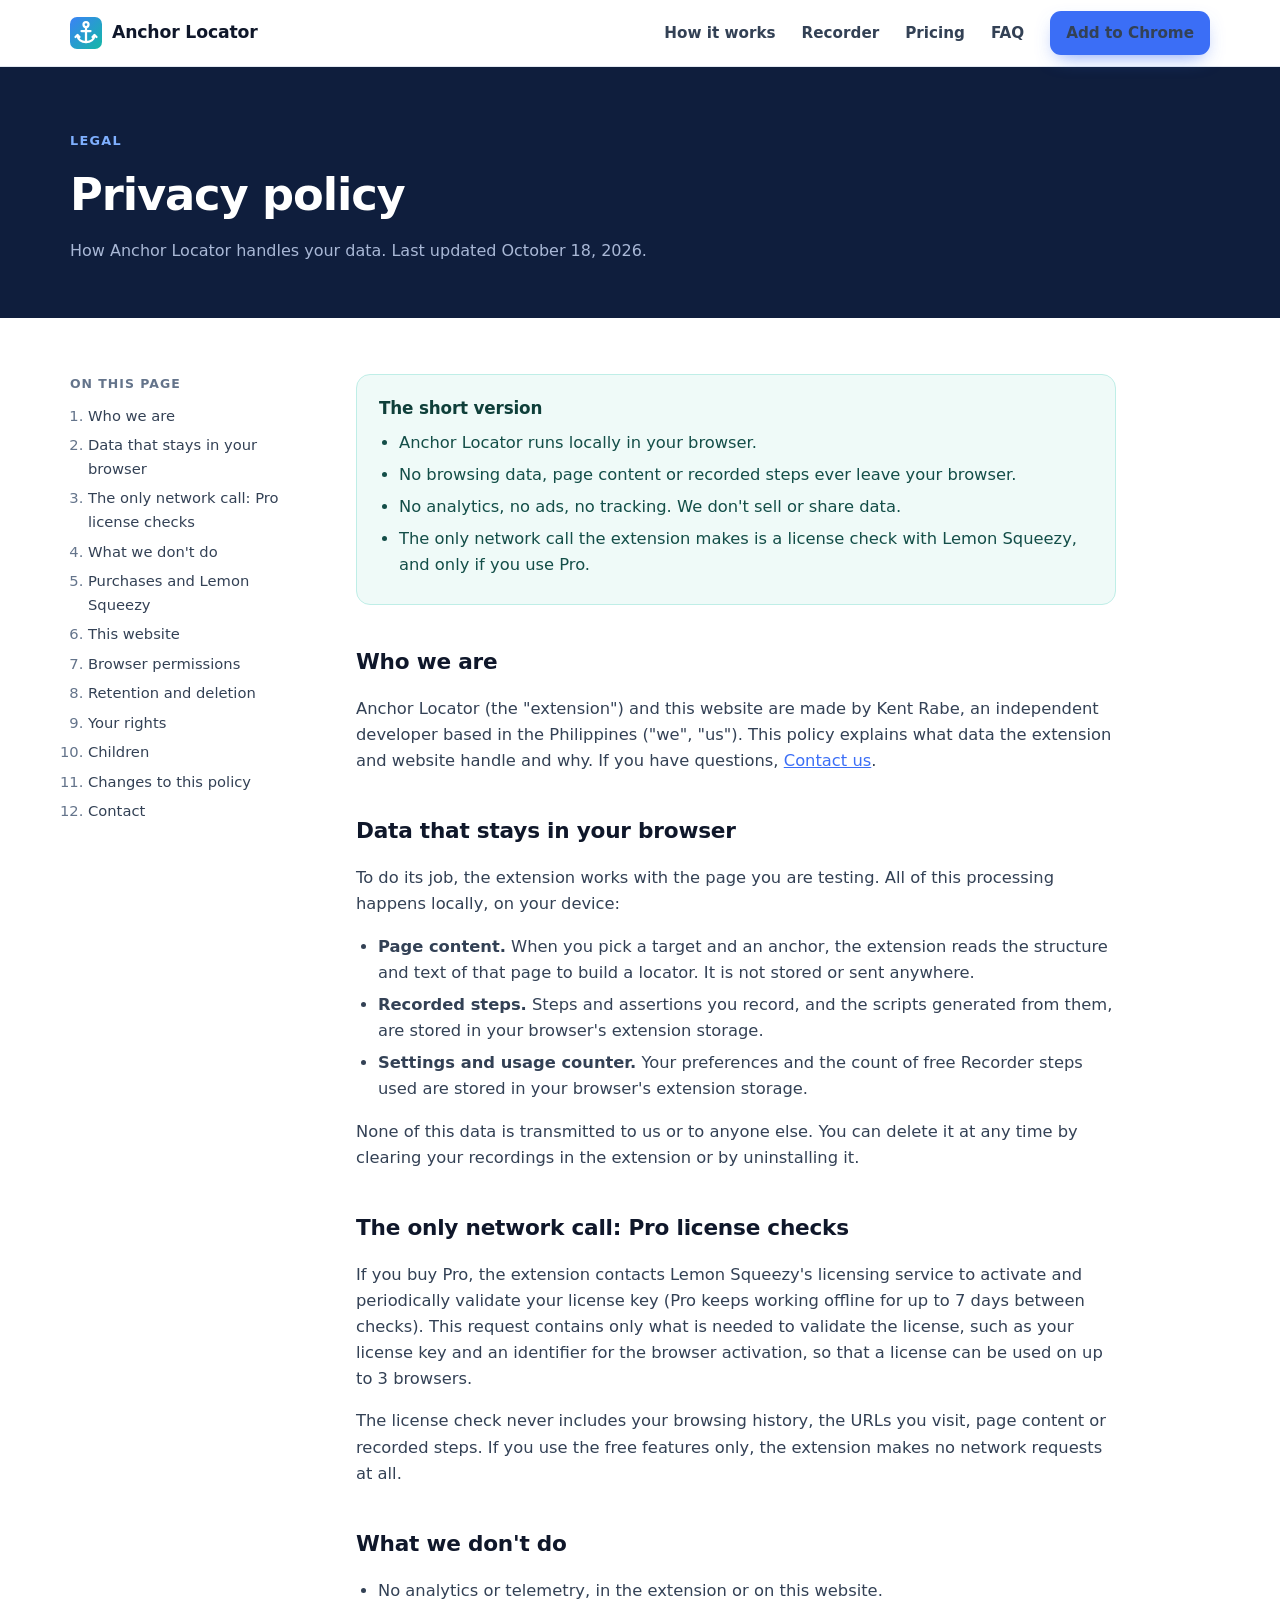
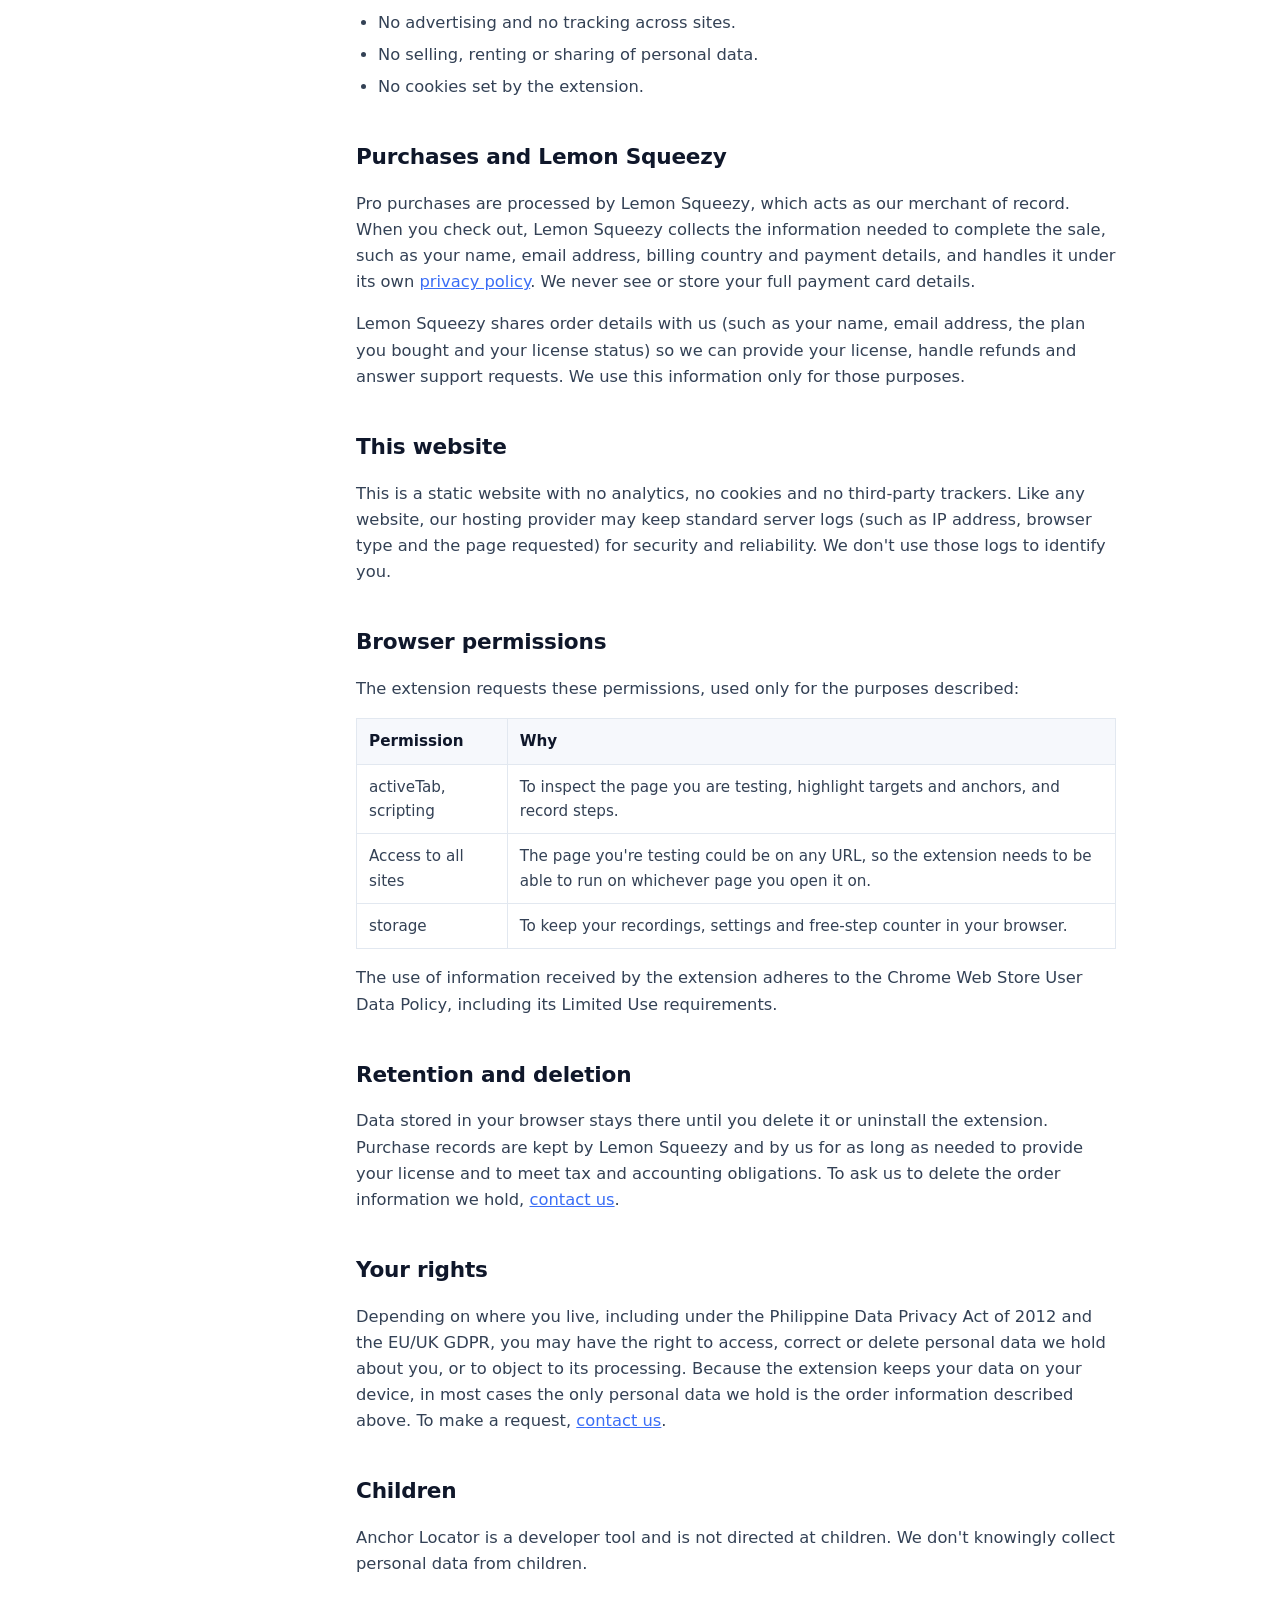
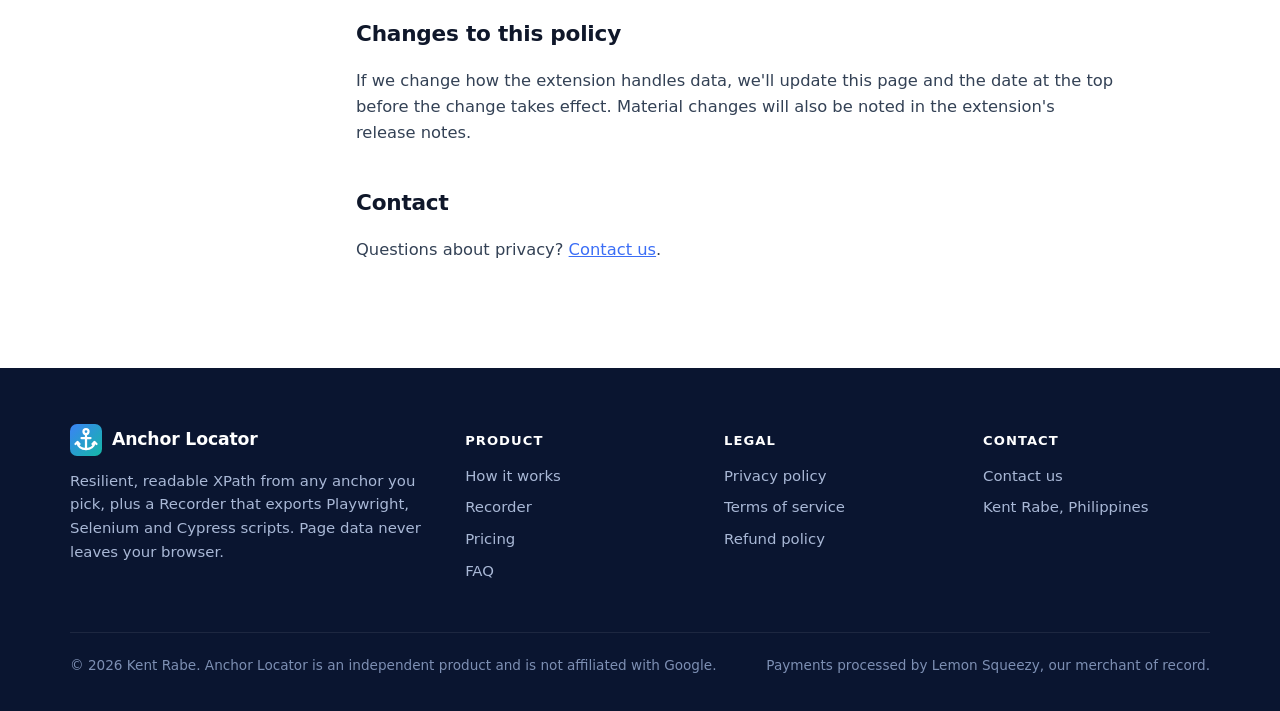
==== privacy.html @ 5e15bade "Anchor Locator website" ====
<!doctype html>
<html lang="en">
<head>
<meta charset="utf-8">
<meta name="viewport" content="width=device-width, initial-scale=1">
<title>Privacy policy | Anchor Locator</title>
<meta name="description" content="Anchor Locator privacy policy: runs locally, no analytics, page data never leaves your browser. The only network call is a Pro license check with Lemon Squeezy.">
<meta name="theme-color" content="#0f1e3d">
<!-- TODO: domain. Add <link rel="canonical"> and absolute og:url / og:image once the domain is known. -->
<meta property="og:type" content="website">
<meta property="og:title" content="Privacy policy | Anchor Locator">
<meta property="og:description" content="Anchor Locator privacy policy: runs locally, no analytics, page data never leaves your browser. The only network call is a Pro license check with Lemon Squeezy.">
<meta property="og:image" content="assets/og-image.png">
<meta name="twitter:card" content="summary_large_image">
<link rel="icon" href="assets/favicon.svg" type="image/svg+xml">
<link rel="icon" href="assets/favicon-32.png" sizes="32x32" type="image/png">
<link rel="apple-touch-icon" href="assets/apple-touch-icon.png">
<link rel="stylesheet" href="assets/styles.css">
</head>
<body>
<a class="skip" href="#main">Skip to content</a>
<header class="site-header">
  <div class="container">
    <a class="brand" href="index.html"><img src="assets/favicon.svg" alt="" width="32" height="32">Anchor Locator</a>
    <button class="nav-toggle" aria-label="Open menu" aria-expanded="false" aria-controls="site-nav"><span></span><span></span><span></span></button>
    <nav class="nav" id="site-nav" aria-label="Main">
      <a href="index.html#how">How it works</a>
      <a href="index.html#recorder">Recorder</a>
      <a href="index.html#pricing">Pricing</a>
      <a href="index.html#faq">FAQ</a>
      <!-- TODO: Chrome Web Store URL. Point this "Add to Chrome" button at the listing once it is live. -->
      <a class="btn btn-primary btn-sm" href="index.html#pricing">Add to Chrome</a>
    </nav>
  </div>
</header>

<main id="main">
<section class="legal-hero" style="padding:60px 0 54px">
  <div class="container">
    <span class="kicker">Legal</span>
    <h1>Privacy policy</h1>
    <p>How Anchor Locator handles your data. Last updated October 18, 2026.</p>
  </div>
</section>
<section class="legal">
  <div class="container">
    <aside class="toc"><h4>On this page</h4><ol><li><a href="#who">Who we are</a></li><li><a href="#local">Data that stays in your browser</a></li><li><a href="#network">The only network call: Pro license checks</a></li><li><a href="#none">What we don't do</a></li><li><a href="#payments">Purchases and Lemon Squeezy</a></li><li><a href="#website">This website</a></li><li><a href="#permissions">Browser permissions</a></li><li><a href="#retention">Retention and deletion</a></li><li><a href="#rights">Your rights</a></li><li><a href="#children">Children</a></li><li><a href="#changes">Changes to this policy</a></li><li><a href="#contact">Contact</a></li></ol></aside>
    <article class="prose">

<div class="summary-box">
  <h2>The short version</h2>
  <ul>
    <li>Anchor Locator runs locally in your browser.</li>
    <li>No browsing data, page content or recorded steps ever leave your browser.</li>
    <li>No analytics, no ads, no tracking. We don't sell or share data.</li>
    <li>The only network call the extension makes is a license check with Lemon Squeezy, and only if you use Pro.</li>
  </ul>
</div>

<h2 id="who">Who we are</h2>
<p>Anchor Locator (the "extension") and this website are made by Kent Rabe, an independent developer based in the Philippines ("we", "us"). This policy explains what data the extension and website handle and why. If you have questions, <!-- CONTACT_EMAIL: swap to mailto when Kent provides it --><a href="https://github.com/kedveneilrabe/anchor-locator-site/issues" rel="noopener">Contact us</a><!-- /CONTACT_EMAIL -->.</p>

<h2 id="local">Data that stays in your browser</h2>
<p>To do its job, the extension works with the page you are testing. All of this processing happens locally, on your device:</p>
<ul>
  <li><strong>Page content.</strong> When you pick a target and an anchor, the extension reads the structure and text of that page to build a locator. It is not stored or sent anywhere.</li>
  <li><strong>Recorded steps.</strong> Steps and assertions you record, and the scripts generated from them, are stored in your browser's extension storage.</li>
  <li><strong>Settings and usage counter.</strong> Your preferences and the count of free Recorder steps used are stored in your browser's extension storage.</li>
</ul>
<p>None of this data is transmitted to us or to anyone else. You can delete it at any time by clearing your recordings in the extension or by uninstalling it.</p>

<h2 id="network">The only network call: Pro license checks</h2>
<p>If you buy Pro, the extension contacts Lemon Squeezy's licensing service to activate and periodically validate your license key (Pro keeps working offline for up to 7 days between checks). This request contains only what is needed to validate the license, such as your license key and an identifier for the browser activation, so that a license can be used on up to 3 browsers.</p>
<p>The license check never includes your browsing history, the URLs you visit, page content or recorded steps. If you use the free features only, the extension makes no network requests at all.</p>

<h2 id="none">What we don't do</h2>
<ul>
  <li>No analytics or telemetry, in the extension or on this website.</li>
  <li>No advertising and no tracking across sites.</li>
  <li>No selling, renting or sharing of personal data.</li>
  <li>No cookies set by the extension.</li>
</ul>

<h2 id="payments">Purchases and Lemon Squeezy</h2>
<p>Pro purchases are processed by Lemon Squeezy, which acts as our merchant of record. When you check out, Lemon Squeezy collects the information needed to complete the sale, such as your name, email address, billing country and payment details, and handles it under its own <a href="https://www.lemonsqueezy.com/privacy" rel="noopener">privacy policy</a>. We never see or store your full payment card details.</p>
<p>Lemon Squeezy shares order details with us (such as your name, email address, the plan you bought and your license status) so we can provide your license, handle refunds and answer support requests. We use this information only for those purposes.</p>

<h2 id="website">This website</h2>
<p>This is a static website with no analytics, no cookies and no third-party trackers. Like any website, our hosting provider may keep standard server logs (such as IP address, browser type and the page requested) for security and reliability. We don't use those logs to identify you.</p>

<h2 id="permissions">Browser permissions</h2>
<p>The extension requests these permissions, used only for the purposes described:</p>
<table>
  <tr><th>Permission</th><th>Why</th></tr>
  <tr><td>activeTab, scripting</td><td>To inspect the page you are testing, highlight targets and anchors, and record steps.</td></tr>
  <tr><td>Access to all sites</td><td>The page you're testing could be on any URL, so the extension needs to be able to run on whichever page you open it on.</td></tr>
  <tr><td>storage</td><td>To keep your recordings, settings and free-step counter in your browser.</td></tr>
</table>
<p>The use of information received by the extension adheres to the Chrome Web Store User Data Policy, including its Limited Use requirements.</p>

<h2 id="retention">Retention and deletion</h2>
<p>Data stored in your browser stays there until you delete it or uninstall the extension. Purchase records are kept by Lemon Squeezy and by us for as long as needed to provide your license and to meet tax and accounting obligations. To ask us to delete the order information we hold, <!-- CONTACT_EMAIL: swap to mailto when Kent provides it --><a href="https://github.com/kedveneilrabe/anchor-locator-site/issues" rel="noopener">contact us</a><!-- /CONTACT_EMAIL -->.</p>

<h2 id="rights">Your rights</h2>
<p>Depending on where you live, including under the Philippine Data Privacy Act of 2012 and the EU/UK GDPR, you may have the right to access, correct or delete personal data we hold about you, or to object to its processing. Because the extension keeps your data on your device, in most cases the only personal data we hold is the order information described above. To make a request, <!-- CONTACT_EMAIL: swap to mailto when Kent provides it --><a href="https://github.com/kedveneilrabe/anchor-locator-site/issues" rel="noopener">contact us</a><!-- /CONTACT_EMAIL -->.</p>

<h2 id="children">Children</h2>
<p>Anchor Locator is a developer tool and is not directed at children. We don't knowingly collect personal data from children.</p>

<h2 id="changes">Changes to this policy</h2>
<p>If we change how the extension handles data, we'll update this page and the date at the top before the change takes effect. Material changes will also be noted in the extension's release notes.</p>

<h2 id="contact">Contact</h2>
<p>Questions about privacy? <!-- CONTACT_EMAIL: swap to mailto when Kent provides it --><a href="https://github.com/kedveneilrabe/anchor-locator-site/issues" rel="noopener">Contact us</a><!-- /CONTACT_EMAIL -->.</p>

    </article>
  </div>
</section>
</main>

<footer class="site-footer">
  <div class="container">
    <div class="footer-grid">
      <div>
        <a class="brand" href="index.html"><img src="assets/favicon.svg" alt="" width="32" height="32">Anchor Locator</a>
        <p class="about">Resilient, readable XPath from any anchor you pick, plus a Recorder that exports Playwright, Selenium and Cypress scripts. Page data never leaves your browser.</p>
      </div>
      <div>
        <h4>Product</h4>
        <ul>
          <li><a href="index.html#how">How it works</a></li>
          <li><a href="index.html#recorder">Recorder</a></li>
          <li><a href="index.html#pricing">Pricing</a></li>
          <li><a href="index.html#faq">FAQ</a></li>
        </ul>
      </div>
      <div>
        <h4>Legal</h4>
        <ul>
          <li><a href="privacy.html">Privacy policy</a></li>
          <li><a href="terms.html">Terms of service</a></li>
          <li><a href="refund.html">Refund policy</a></li>
        </ul>
      </div>
      <div>
        <h4>Contact</h4>
        <ul>
          <li><!-- CONTACT_EMAIL: swap to mailto when Kent provides it --><a href="https://github.com/kedveneilrabe/anchor-locator-site/issues" rel="noopener">Contact us</a><!-- /CONTACT_EMAIL --></li>
          <li>Kent Rabe, Philippines</li>
        </ul>
      </div>
    </div>
    <div class="footer-bottom">
      <span>&copy; <span data-year>2026</span> Kent Rabe. Anchor Locator is an independent product and is not affiliated with Google.</span>
      <span>Payments processed by Lemon Squeezy, our merchant of record.</span>
    </div>
  </div>
</footer>
<script src="assets/site.js"></script>
</body>
</html>
---- assets/styles.css ----
/* Anchor Locator — site styles. No build step. */
:root{
  --navy:#0f1e3d; --navy-2:#16294f; --navy-3:#1e3563;
  --ink:#0f172a; --ink-2:#334155; --muted:#64748b;
  --line:#e2e8f0; --bg:#ffffff; --bg-soft:#f6f8fc;
  --blue:#3b6ef6; --blue-d:#2f5ad6;
  --anchor:#14b8a6; --target:#ff6b5b; --gold:#f5c35b;
  --radius:14px; --shadow:0 10px 30px -12px rgba(15,30,61,.25), 0 2px 6px rgba(15,30,61,.06);
  --mono:ui-monospace,SFMono-Regular,"JetBrains Mono",Menlo,Consolas,"Liberation Mono",monospace;
  --sans:Inter,system-ui,-apple-system,"Segoe UI",Roboto,"Helvetica Neue",Arial,sans-serif;
}
*{box-sizing:border-box}
html{scroll-behavior:smooth;scroll-padding-top:80px}
body{margin:0;font-family:var(--sans);color:var(--ink);background:var(--bg);line-height:1.6;-webkit-font-smoothing:antialiased}
img{max-width:100%;height:auto;display:block}
a{color:var(--blue)} a:hover{color:var(--blue-d)}
code,.mono{font-family:var(--mono);font-size:.92em}
p code,li code,td code,dd code{background:#eef2f9;border:1px solid #e1e7f2;border-radius:6px;padding:.08em .38em;word-break:break-word}
.container{width:min(1140px,100% - 40px);margin-inline:auto}
.skip{position:absolute;left:-999px}.skip:focus{left:12px;top:12px;background:#fff;padding:8px 12px;z-index:100}

/* Header */
.site-header{position:sticky;top:0;z-index:50;background:rgba(255,255,255,.88);backdrop-filter:saturate(1.4) blur(10px);border-bottom:1px solid var(--line)}
.site-header .container{display:flex;align-items:center;justify-content:space-between;height:66px;gap:16px}
.brand{display:flex;align-items:center;gap:10px;font-weight:750;font-size:1.08rem;color:var(--ink);text-decoration:none;letter-spacing:-.01em}
.brand img{width:32px;height:32px}
.nav{display:flex;align-items:center;gap:26px}
.nav a{color:var(--ink-2);text-decoration:none;font-weight:550;font-size:.95rem}
.nav a:hover{color:var(--ink)}
.nav-toggle{display:none;background:none;border:1px solid var(--line);border-radius:10px;padding:8px 10px;cursor:pointer}
.nav-toggle span{display:block;width:20px;height:2px;background:var(--ink);margin:4px 0;border-radius:2px}

/* Buttons */
.btn{display:inline-flex;align-items:center;justify-content:center;gap:9px;padding:12px 20px;border-radius:11px;font-weight:650;font-size:.98rem;text-decoration:none;border:1px solid transparent;transition:transform .12s ease,background .15s ease,box-shadow .15s ease;cursor:pointer;white-space:nowrap}
.btn:hover{transform:translateY(-1px)}
.btn-primary{background:var(--blue);color:#fff;box-shadow:0 8px 20px -8px rgba(59,110,246,.7)}
.btn-primary:hover{background:var(--blue-d);color:#fff}
.btn-ghost{background:transparent;color:var(--ink);border-color:var(--line)}
.btn-ghost:hover{background:var(--bg-soft);color:var(--ink)}
.btn-light{background:#fff;color:var(--navy)} .btn-light:hover{color:var(--navy);background:#eef3ff}
.btn-outline-light{color:#fff;border-color:rgba(255,255,255,.35)} .btn-outline-light:hover{color:#fff;background:rgba(255,255,255,.08)}
.btn-sm{padding:9px 15px;font-size:.9rem}
.btn-block{width:100%}
.chrome-ico{width:18px;height:18px}

/* Hero */
.hero{background:radial-gradient(1200px 500px at 85% -10%,rgba(20,184,166,.22),transparent 60%),radial-gradient(900px 500px at 0% 0%,rgba(59,110,246,.28),transparent 60%),var(--navy);color:#fff;padding:84px 0 96px;overflow:hidden}
.hero-grid{display:grid;grid-template-columns:1.02fr 1fr;gap:56px;align-items:center}
.eyebrow{display:inline-flex;align-items:center;gap:8px;font-size:.82rem;font-weight:650;letter-spacing:.06em;text-transform:uppercase;color:#9fe3da;background:rgba(20,184,166,.12);border:1px solid rgba(20,184,166,.35);padding:6px 12px;border-radius:999px}
.hero h1{font-size:clamp(2.4rem,5vw,3.7rem);line-height:1.06;letter-spacing:-.03em;margin:18px 0 18px;font-weight:800}
.hero h1 .hl{background:linear-gradient(90deg,#7fb0ff,#5eead4);-webkit-background-clip:text;background-clip:text;color:transparent}
.hero .lead{font-size:1.16rem;color:#c3cfe6;max-width:34em;margin:0 0 28px}
.cta-row{display:flex;flex-wrap:wrap;gap:12px}
.trust{display:flex;flex-wrap:wrap;gap:8px 18px;margin-top:22px;color:#a9b8d6;font-size:.9rem;padding:0;list-style:none}
.trust li{display:flex;align-items:center;gap:7px}
.trust li::before{content:"";width:16px;height:16px;border-radius:50%;background:rgba(20,184,166,.18) url("data:image/svg+xml,%3Csvg xmlns='http://www.w3.org/2000/svg' viewBox='0 0 16 16'%3E%3Cpath d='M4 8.3l2.5 2.4L12 5.3' fill='none' stroke='%235eead4' stroke-width='2' stroke-linecap='round' stroke-linejoin='round'/%3E%3C/svg%3E") center/16px no-repeat}
.xpath-card{background:#0a1530;border:1px solid rgba(255,255,255,.1);border-radius:16px;box-shadow:0 30px 60px -20px rgba(0,0,0,.6);overflow:hidden}
.xpath-card .bar{display:flex;align-items:center;gap:7px;padding:12px 16px;border-bottom:1px solid rgba(255,255,255,.08);background:rgba(255,255,255,.03)}
.xpath-card .bar i{width:11px;height:11px;border-radius:50%;background:#33415a;display:block}
.xpath-card .bar b{margin-left:10px;font-weight:600;font-size:.8rem;color:#8ea0c2;letter-spacing:.02em}
.xpath-card .body{padding:20px 20px 22px}
.xrow{display:grid;grid-template-columns:26px 1fr;gap:10px;align-items:start;font-family:var(--mono);font-size:.9rem;line-height:1.5;padding:12px 14px;border-radius:10px;margin-bottom:10px;word-break:break-all}
.xrow .mk{font-weight:800;font-family:var(--sans)}
.xrow.bad{background:rgba(255,107,91,.08);border:1px solid rgba(255,107,91,.3);color:#ffc7bf}
.xrow.bad .mk{color:var(--target)}
.xrow.good{background:rgba(20,184,166,.09);border:1px solid rgba(20,184,166,.38);color:#d6fff8}
.xrow.good .mk{color:var(--anchor)}
.xrow small{display:block;font-family:var(--sans);color:#8ea0c2;font-size:.78rem;margin-top:4px;word-break:normal}
.ax{color:#5eead4;font-weight:700}
.str{color:#f5c35b}
.hero-shot{margin-top:18px;border-radius:12px;overflow:hidden;border:1px solid rgba(255,255,255,.1)}

/* Sections */
section{padding:92px 0}
.section-soft{background:var(--bg-soft);border-block:1px solid var(--line)}
.kicker{font-size:.8rem;font-weight:750;letter-spacing:.1em;text-transform:uppercase;color:var(--blue)}
.section-head{max-width:720px;margin:0 auto 52px;text-align:center}
.section-head h2{font-size:clamp(1.9rem,3.4vw,2.6rem);line-height:1.15;letter-spacing:-.025em;margin:10px 0 14px}
.section-head p{color:var(--ink-2);font-size:1.08rem;margin:0}

/* Steps */
.steps{display:grid;grid-template-columns:repeat(3,1fr);gap:22px;margin-bottom:56px;counter-reset:s;padding:0;list-style:none}
.step{background:#fff;border:1px solid var(--line);border-radius:var(--radius);padding:24px;position:relative}
.step::before{counter-increment:s;content:counter(s);display:grid;place-items:center;width:34px;height:34px;border-radius:10px;font-weight:800;color:#fff;margin-bottom:14px}
.step:nth-child(1)::before{background:var(--target)}
.step:nth-child(2)::before{background:var(--anchor)}
.step:nth-child(3)::before{background:var(--blue)}
.step h3{margin:0 0 6px;font-size:1.12rem}
.step p{margin:0;color:var(--ink-2)}
.tag{display:inline-block;font-size:.7rem;font-weight:800;letter-spacing:.08em;padding:2px 7px;border-radius:5px;color:#fff;vertical-align:middle;margin-left:6px}
.tag.t{background:var(--target)} .tag.a{background:var(--anchor)}

/* Feature rows */
.feature{display:grid;grid-template-columns:1fr 1.15fr;gap:56px;align-items:center;margin-top:80px}
.feature.rev .feature-text{order:2}
.feature h3{font-size:clamp(1.5rem,2.6vw,2rem);letter-spacing:-.02em;line-height:1.2;margin:8px 0 14px}
.feature p{color:var(--ink-2);font-size:1.04rem}
.feature ul{padding:0;list-style:none;margin:18px 0 0}
.feature li{position:relative;padding-left:28px;margin:10px 0;color:var(--ink-2)}
.feature li::before{content:"";position:absolute;left:0;top:.35em;width:18px;height:18px;border-radius:50%;background:#e3f8f5 url("data:image/svg+xml,%3Csvg xmlns='http://www.w3.org/2000/svg' viewBox='0 0 16 16'%3E%3Cpath d='M4 8.3l2.5 2.4L12 5.3' fill='none' stroke='%230d9488' stroke-width='2' stroke-linecap='round' stroke-linejoin='round'/%3E%3C/svg%3E") center/16px no-repeat}
.shot{border-radius:16px;overflow:hidden;box-shadow:var(--shadow);border:1px solid var(--line);background:var(--navy)}
.shot figcaption{font-size:.85rem;color:var(--muted);padding:10px 14px;background:#fff;border-top:1px solid var(--line)}
.codeblock{background:var(--navy);color:#dbe5f7;border-radius:12px;padding:16px 18px;font-family:var(--mono);font-size:.88rem;line-height:1.6;overflow-x:auto;margin:18px 0 0;white-space:pre}
.codeblock .c{color:#7d8fb3}

/* Feature grid */
.grid3{display:grid;grid-template-columns:repeat(3,1fr);gap:20px}
.card{background:#fff;border:1px solid var(--line);border-radius:var(--radius);padding:24px}
.card .ico{width:42px;height:42px;border-radius:11px;display:grid;place-items:center;background:#eaf0ff;color:var(--blue);margin-bottom:14px}
.card h3{margin:0 0 6px;font-size:1.08rem}
.card p{margin:0;color:var(--ink-2);font-size:.97rem}

/* Recorder */
.fw{display:flex;flex-wrap:wrap;gap:10px;margin-top:20px}
.fw span{border:1px solid var(--line);background:#fff;border-radius:999px;padding:6px 14px;font-weight:600;font-size:.9rem}
.fw span em{font-style:normal;color:var(--muted);font-weight:500}

/* Pricing */
.plans{display:grid;grid-template-columns:repeat(3,1fr);gap:22px;align-items:stretch}
.plan{background:#fff;border:1px solid var(--line);border-radius:18px;padding:30px;display:flex;flex-direction:column;position:relative}
.plan.featured{border:2px solid var(--blue);box-shadow:0 24px 50px -24px rgba(59,110,246,.55)}
.plan .badge{position:absolute;top:-13px;left:30px;background:var(--blue);color:#fff;font-size:.74rem;font-weight:750;letter-spacing:.05em;text-transform:uppercase;padding:4px 10px;border-radius:999px}
.plan h3{margin:0;font-size:1.15rem}
.plan .sub{color:var(--muted);font-size:.93rem;margin:4px 0 18px}
.price{display:flex;align-items:baseline;gap:6px;margin-bottom:20px}
.price b{font-size:2.7rem;letter-spacing:-.03em;line-height:1}
.price span{color:var(--muted);font-weight:550}
.plan ul{list-style:none;padding:0;margin:0 0 26px;flex:1}
.plan li{position:relative;padding-left:28px;margin:11px 0;color:var(--ink-2);font-size:.97rem}
.plan li::before{content:"";position:absolute;left:0;top:.3em;width:18px;height:18px;border-radius:50%;background:#e3f8f5 url("data:image/svg+xml,%3Csvg xmlns='http://www.w3.org/2000/svg' viewBox='0 0 16 16'%3E%3Cpath d='M4 8.3l2.5 2.4L12 5.3' fill='none' stroke='%230d9488' stroke-width='2' stroke-linecap='round' stroke-linejoin='round'/%3E%3C/svg%3E") center/16px no-repeat}
.plan .fine{font-size:.82rem;color:var(--muted);text-align:center;margin:12px 0 0}
.compare-wrap{margin-top:56px;overflow-x:auto;border:1px solid var(--line);border-radius:16px;background:#fff}
.compare{width:100%;border-collapse:collapse;min-width:620px;font-size:.95rem}
.compare th,.compare td{padding:13px 18px;text-align:left;border-bottom:1px solid var(--line);vertical-align:top}
.compare thead th{background:var(--bg-soft);font-size:.85rem;text-transform:uppercase;letter-spacing:.06em;color:var(--muted)}
.compare tbody tr:last-child td{border-bottom:0}
.compare td:first-child{color:var(--ink);font-weight:550;width:42%}
.compare td{color:var(--ink-2)}
.yes{color:#0d9488;font-weight:800;margin-right:4px}
.pay-note{display:flex;flex-wrap:wrap;justify-content:center;gap:8px 22px;margin-top:22px;color:var(--muted);font-size:.9rem}

/* FAQ */
.faq{max-width:820px;margin:0 auto}
.faq details{border:1px solid var(--line);border-radius:12px;background:#fff;margin-bottom:12px;padding:0 20px}
.faq summary{cursor:pointer;list-style:none;padding:18px 32px 18px 0;font-weight:650;font-size:1.03rem;position:relative}
.faq summary::-webkit-details-marker{display:none}
.faq summary::after{content:"";position:absolute;right:2px;top:50%;width:10px;height:10px;border-right:2px solid var(--muted);border-bottom:2px solid var(--muted);transform:translateY(-70%) rotate(45deg);transition:transform .2s}
.faq details[open] summary::after{transform:translateY(-30%) rotate(-135deg)}
.faq details p{margin:0 0 18px;color:var(--ink-2)}

/* CTA band */
.cta-band{background:linear-gradient(135deg,var(--navy) 0%,var(--navy-3) 100%);color:#fff;text-align:center;padding:80px 0}
.cta-band h2{font-size:clamp(1.9rem,3.6vw,2.7rem);letter-spacing:-.025em;margin:0 0 12px}
.cta-band p{color:#c3cfe6;margin:0 0 28px;font-size:1.08rem}
.cta-band .cta-row{justify-content:center}

/* Footer */
.site-footer{background:#0a1530;color:#a9b8d6;padding:56px 0 34px;font-size:.93rem}
.footer-grid{display:grid;grid-template-columns:1.6fr 1fr 1fr 1fr;gap:32px}
.site-footer .brand{color:#fff}
.site-footer h4{color:#fff;font-size:.82rem;text-transform:uppercase;letter-spacing:.08em;margin:6px 0 14px}
.site-footer ul{list-style:none;padding:0;margin:0}
.site-footer li{margin:8px 0}
.site-footer a{color:#a9b8d6;text-decoration:none} .site-footer a:hover{color:#fff}
.site-footer .about{margin:14px 0 0;max-width:30em}
.footer-bottom{border-top:1px solid rgba(255,255,255,.08);margin-top:40px;padding-top:22px;display:flex;flex-wrap:wrap;justify-content:space-between;gap:10px;font-size:.85rem;color:#7d8fb3}

/* Legal pages */
.legal-hero{background:var(--navy);color:#fff;padding:60px 0 54px}
.legal-hero h1{margin:6px 0 8px;font-size:clamp(2rem,4vw,2.8rem);letter-spacing:-.025em}
.legal-hero p{margin:0;color:#a9b8d6}
.legal-hero .kicker{color:#7fb0ff}
.legal{padding:56px 0 88px}
.legal .container{display:grid;grid-template-columns:230px 1fr;gap:56px}
.toc{position:sticky;top:96px;align-self:start;font-size:.92rem}
.toc h4{font-size:.78rem;text-transform:uppercase;letter-spacing:.08em;color:var(--muted);margin:0 0 10px}
.toc ol{padding-left:18px;margin:0;color:var(--muted)}
.toc li{margin:6px 0}
.toc a{color:var(--ink-2);text-decoration:none} .toc a:hover{color:var(--blue)}
.prose{max-width:760px;color:var(--ink-2);font-size:1.02rem}
.prose h2{color:var(--ink);font-size:1.35rem;letter-spacing:-.01em;margin:40px 0 10px}
.prose h2:first-child{margin-top:0}
.prose h3{color:var(--ink);font-size:1.08rem;margin:24px 0 6px}
.prose ul{padding-left:22px} .prose li{margin:6px 0}
.summary-box{background:#effaf8;border:1px solid #bfeee7;border-radius:14px;padding:20px 22px;margin-bottom:34px;color:#134e48}
.summary-box h2{margin:0 0 8px!important;font-size:1.05rem!important;color:#0f3f3a!important}
.summary-box ul{margin:0;padding-left:20px}
.prose table{width:100%;border-collapse:collapse;margin:14px 0;font-size:.95rem}
.prose th,.prose td{border:1px solid var(--line);padding:10px 12px;text-align:left;vertical-align:top}
.prose th{background:var(--bg-soft);color:var(--ink)}

/* Responsive */
@media (max-width:960px){
  .hero-grid,.feature{grid-template-columns:1fr;gap:36px}
  .feature.rev .feature-text{order:0}
  .plans{grid-template-columns:1fr;max-width:480px;margin-inline:auto}
  .grid3,.steps{grid-template-columns:1fr 1fr}
  .footer-grid{grid-template-columns:1fr 1fr}
  .legal .container{grid-template-columns:1fr;gap:24px}
  .toc{position:static;border:1px solid var(--line);border-radius:12px;padding:16px 18px;background:var(--bg-soft)}
}
@media (max-width:760px){
  .nav{display:none;position:absolute;top:66px;left:0;right:0;flex-direction:column;align-items:stretch;gap:0;background:#fff;border-bottom:1px solid var(--line);padding:8px 20px 16px;box-shadow:0 12px 20px -12px rgba(0,0,0,.15)}
  .nav.open{display:flex}
  .nav a{padding:12px 0;border-bottom:1px solid var(--line)}
  .nav .btn{margin-top:12px;border-bottom:0;color:#fff}
  .nav-toggle{display:block}
  section{padding:68px 0}
  .hero{padding:56px 0 68px}
  .grid3,.steps{grid-template-columns:1fr}
  .footer-grid{grid-template-columns:1fr}
  .feature{margin-top:56px}
  .cta-row .btn{flex:1 1 100%}
}
/* Prevent grid children (code blocks, tables) from forcing horizontal overflow */
.hero-grid>*,.feature>*,.plans>*,.legal .container>*{min-width:0}
.codeblock{max-width:100%}
@media (max-width:760px){.btn{white-space:normal;text-align:center}.codeblock{font-size:.8rem}}
.codeblock{white-space:pre-wrap;overflow-wrap:anywhere}
.xpath-card .body{padding:22px}
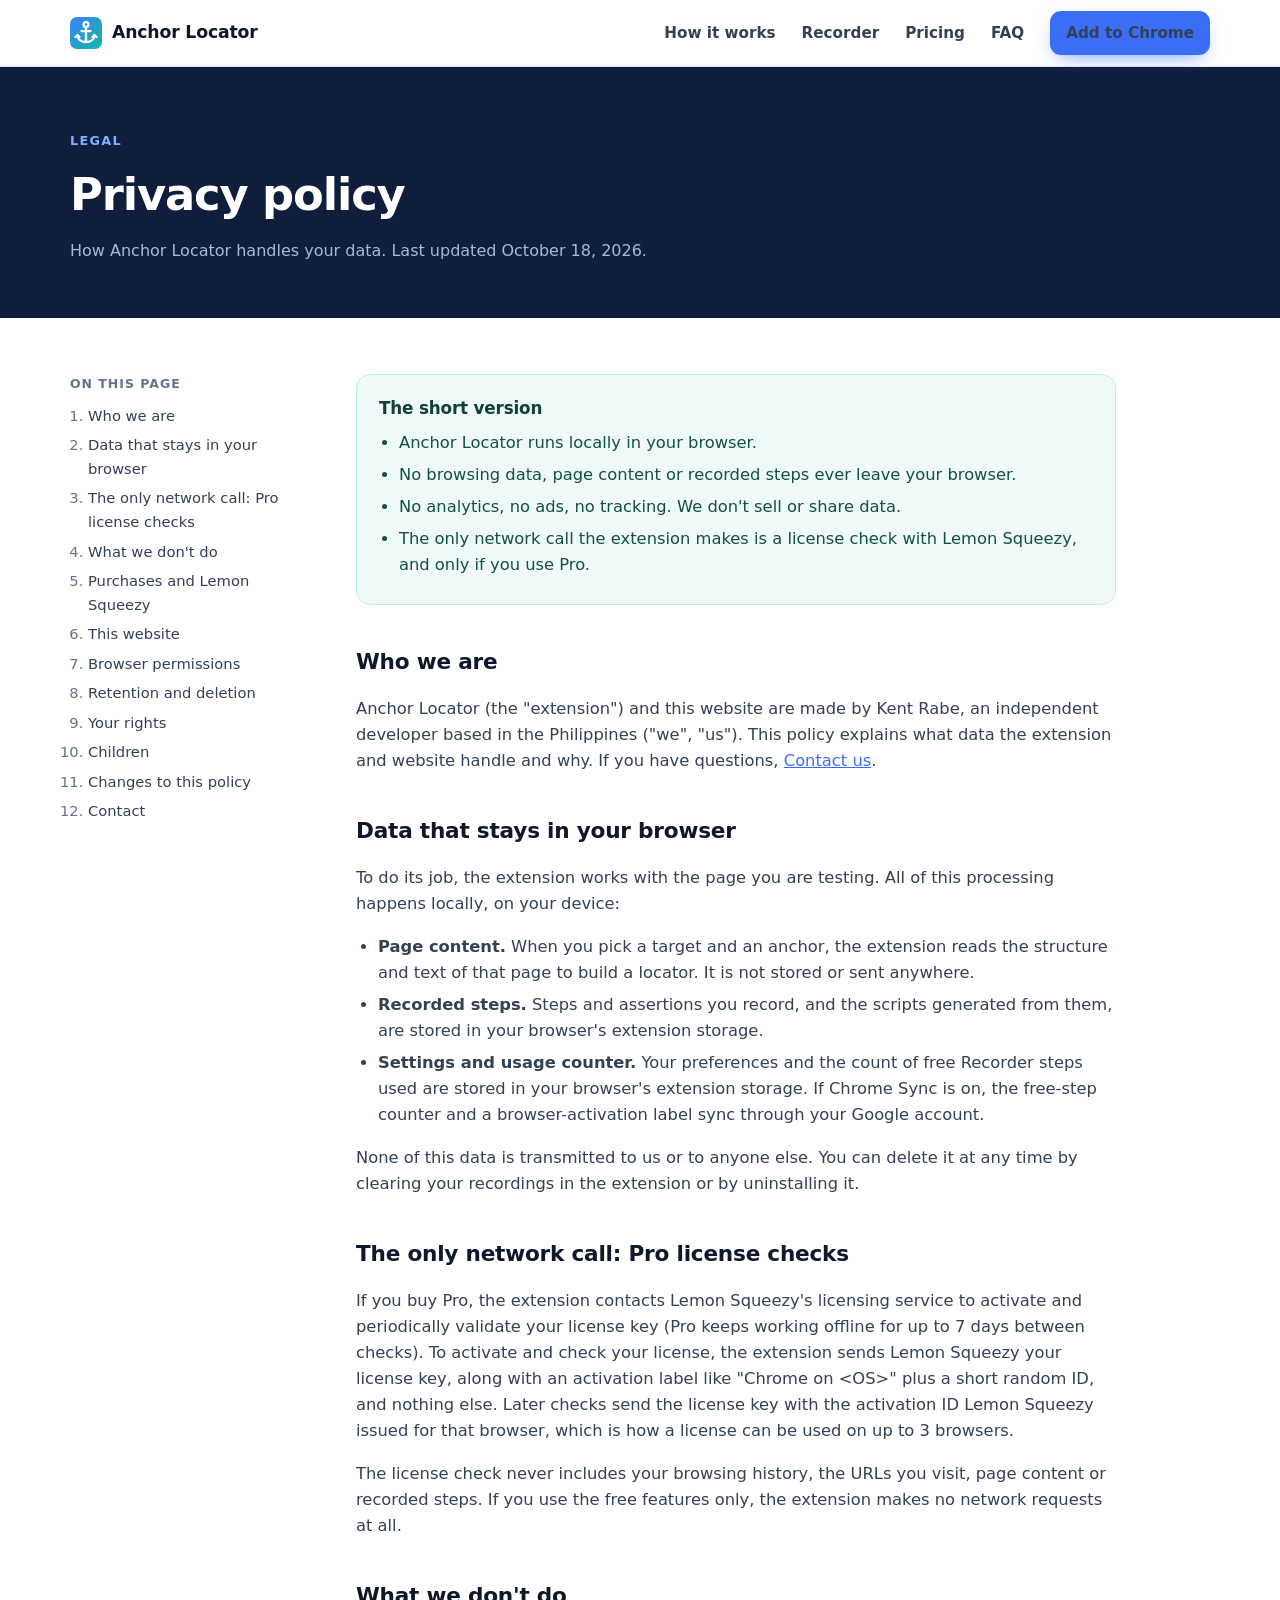
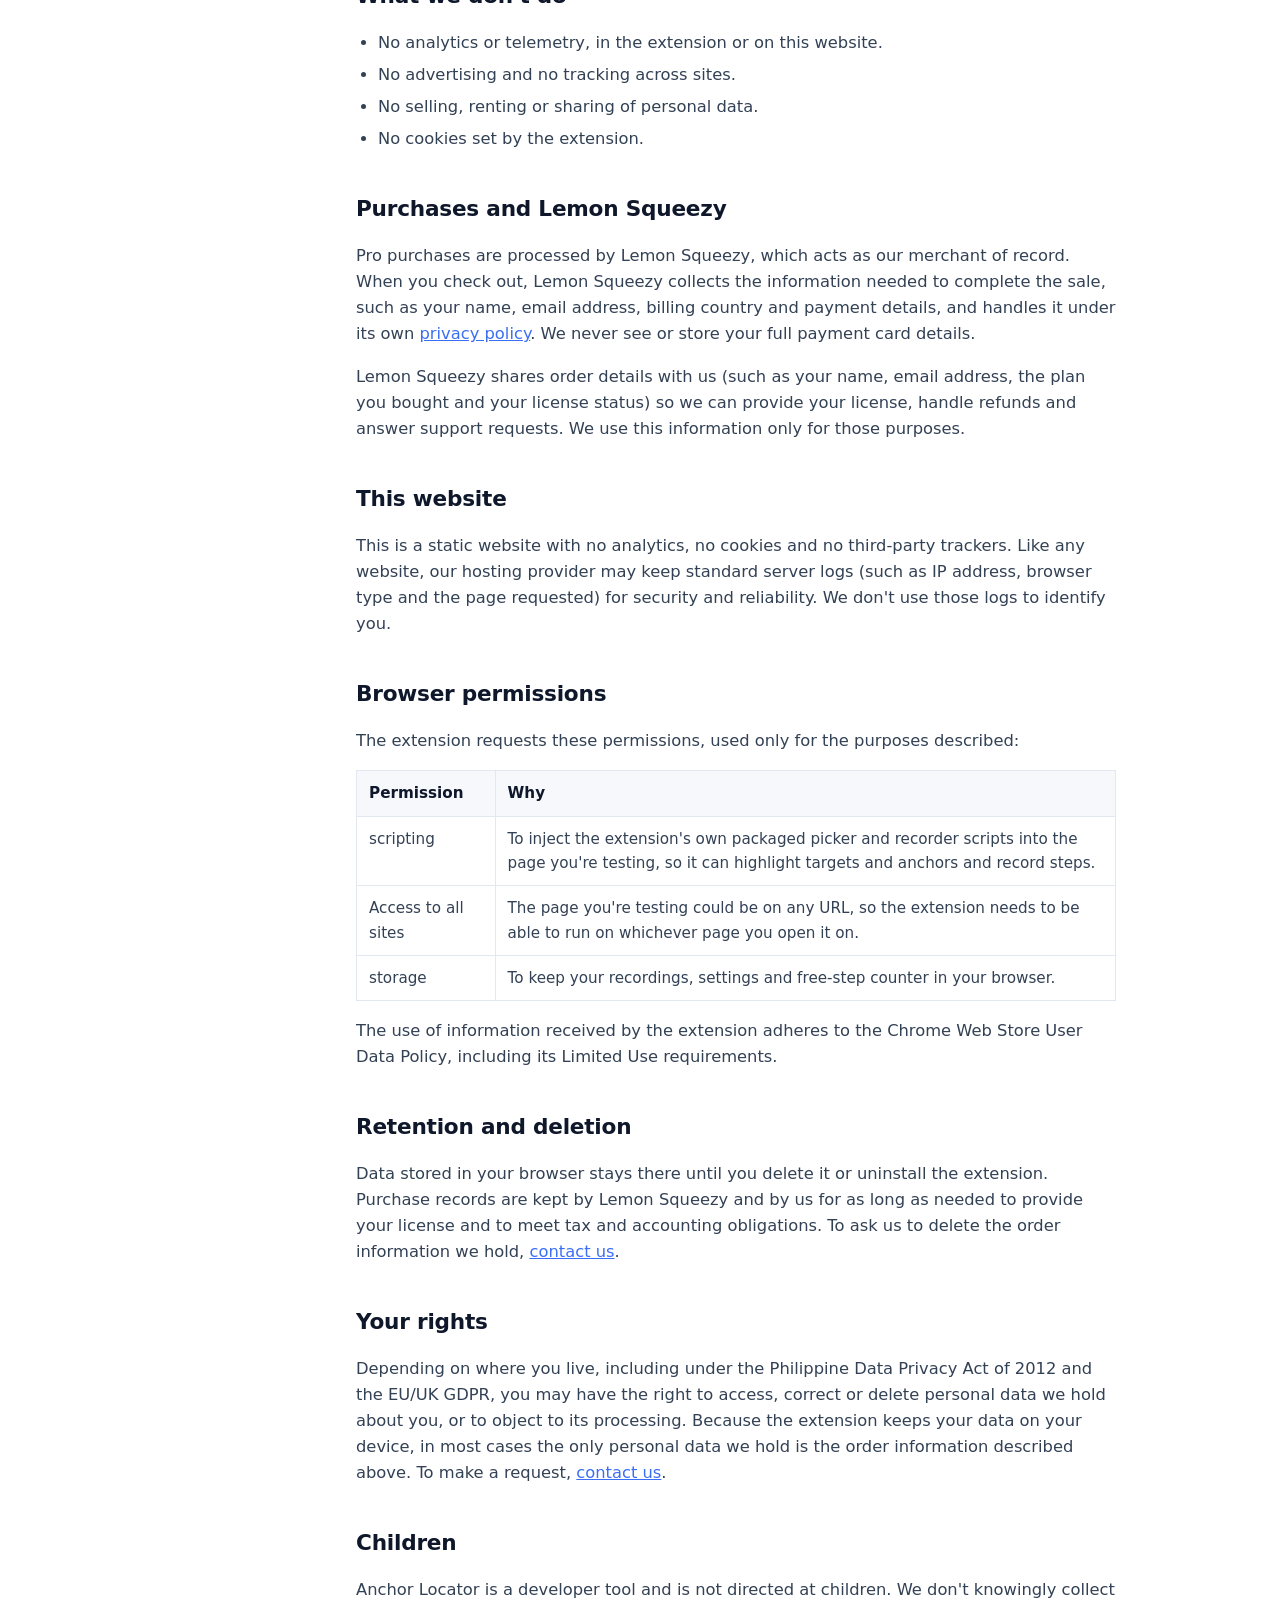
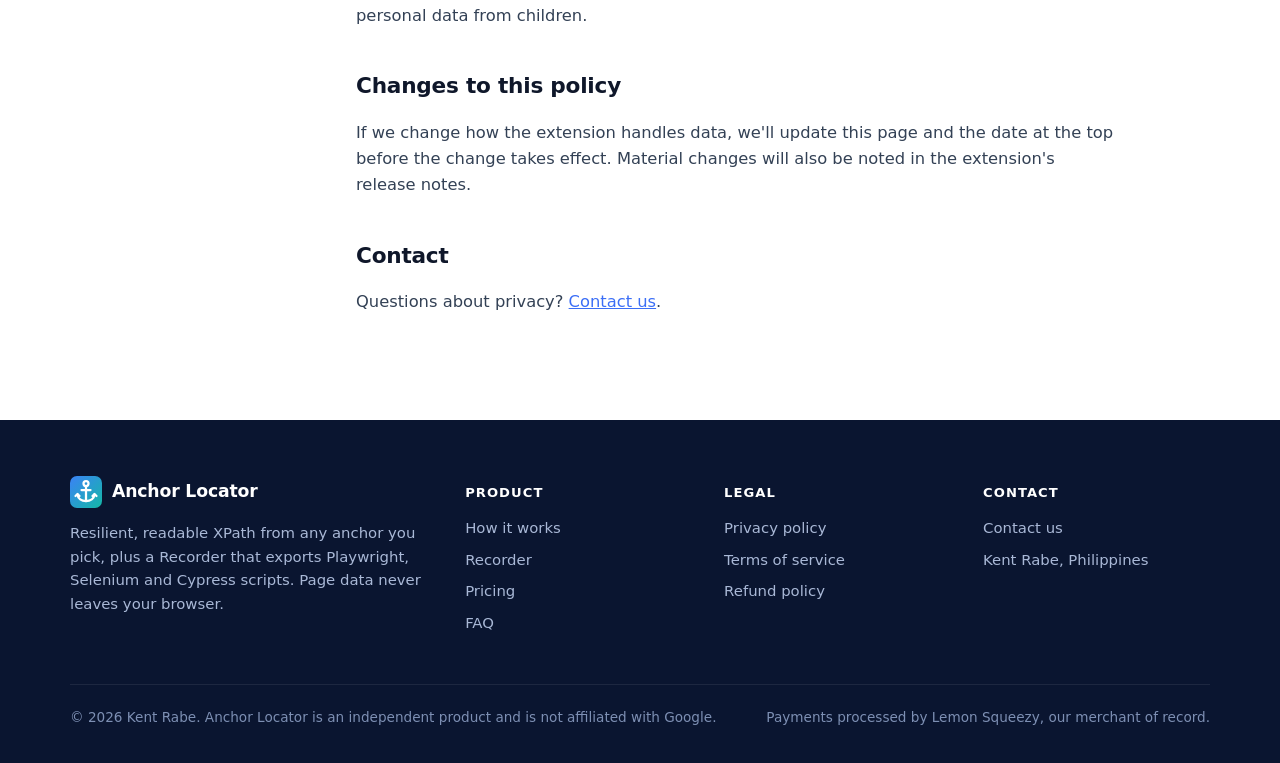
==== commit ca6f20b8: "Privacy page: match real permissions, Chrome Sync and license details - Replace activeTab with scrip" ====
--- a/privacy.html
+++ b/privacy.html
@@ -65,12 +65,12 @@
 <ul>
   <li><strong>Page content.</strong> When you pick a target and an anchor, the extension reads the structure and text of that page to build a locator. It is not stored or sent anywhere.</li>
   <li><strong>Recorded steps.</strong> Steps and assertions you record, and the scripts generated from them, are stored in your browser's extension storage.</li>
-  <li><strong>Settings and usage counter.</strong> Your preferences and the count of free Recorder steps used are stored in your browser's extension storage.</li>
+  <li><strong>Settings and usage counter.</strong> Your preferences and the count of free Recorder steps used are stored in your browser's extension storage. If Chrome Sync is on, the free-step counter and a browser-activation label sync through your Google account.</li>
 </ul>
 <p>None of this data is transmitted to us or to anyone else. You can delete it at any time by clearing your recordings in the extension or by uninstalling it.</p>
 
 <h2 id="network">The only network call: Pro license checks</h2>
-<p>If you buy Pro, the extension contacts Lemon Squeezy's licensing service to activate and periodically validate your license key (Pro keeps working offline for up to 7 days between checks). This request contains only what is needed to validate the license, such as your license key and an identifier for the browser activation, so that a license can be used on up to 3 browsers.</p>
+<p>If you buy Pro, the extension contacts Lemon Squeezy's licensing service to activate and periodically validate your license key (Pro keeps working offline for up to 7 days between checks). To activate and check your license, the extension sends Lemon Squeezy your license key, along with an activation label like "Chrome on &lt;OS&gt;" plus a short random ID, and nothing else. Later checks send the license key with the activation ID Lemon Squeezy issued for that browser, which is how a license can be used on up to 3 browsers.</p>
 <p>The license check never includes your browsing history, the URLs you visit, page content or recorded steps. If you use the free features only, the extension makes no network requests at all.</p>
 
 <h2 id="none">What we don't do</h2>
@@ -92,7 +92,7 @@
 <p>The extension requests these permissions, used only for the purposes described:</p>
 <table>
   <tr><th>Permission</th><th>Why</th></tr>
-  <tr><td>activeTab, scripting</td><td>To inspect the page you are testing, highlight targets and anchors, and record steps.</td></tr>
+  <tr><td>scripting</td><td>To inject the extension's own packaged picker and recorder scripts into the page you're testing, so it can highlight targets and anchors and record steps.</td></tr>
   <tr><td>Access to all sites</td><td>The page you're testing could be on any URL, so the extension needs to be able to run on whichever page you open it on.</td></tr>
   <tr><td>storage</td><td>To keep your recordings, settings and free-step counter in your browser.</td></tr>
 </table>
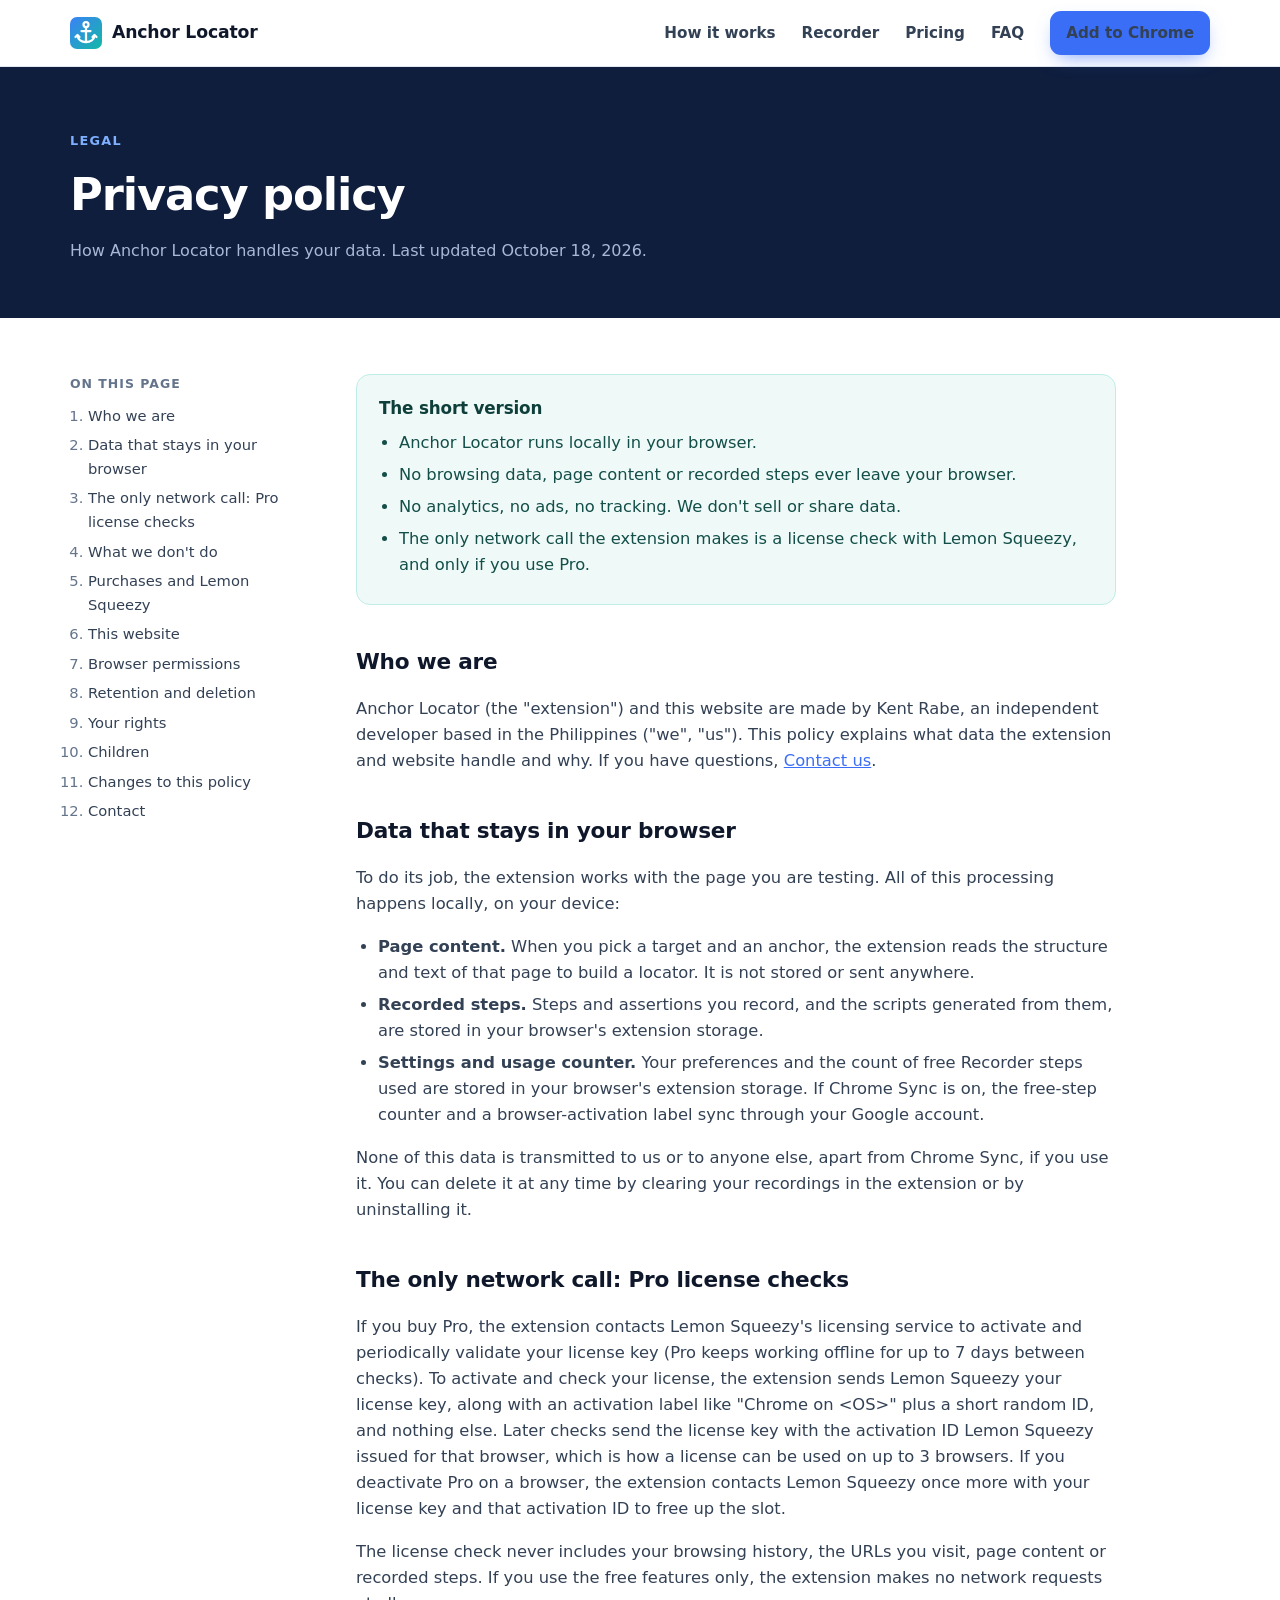
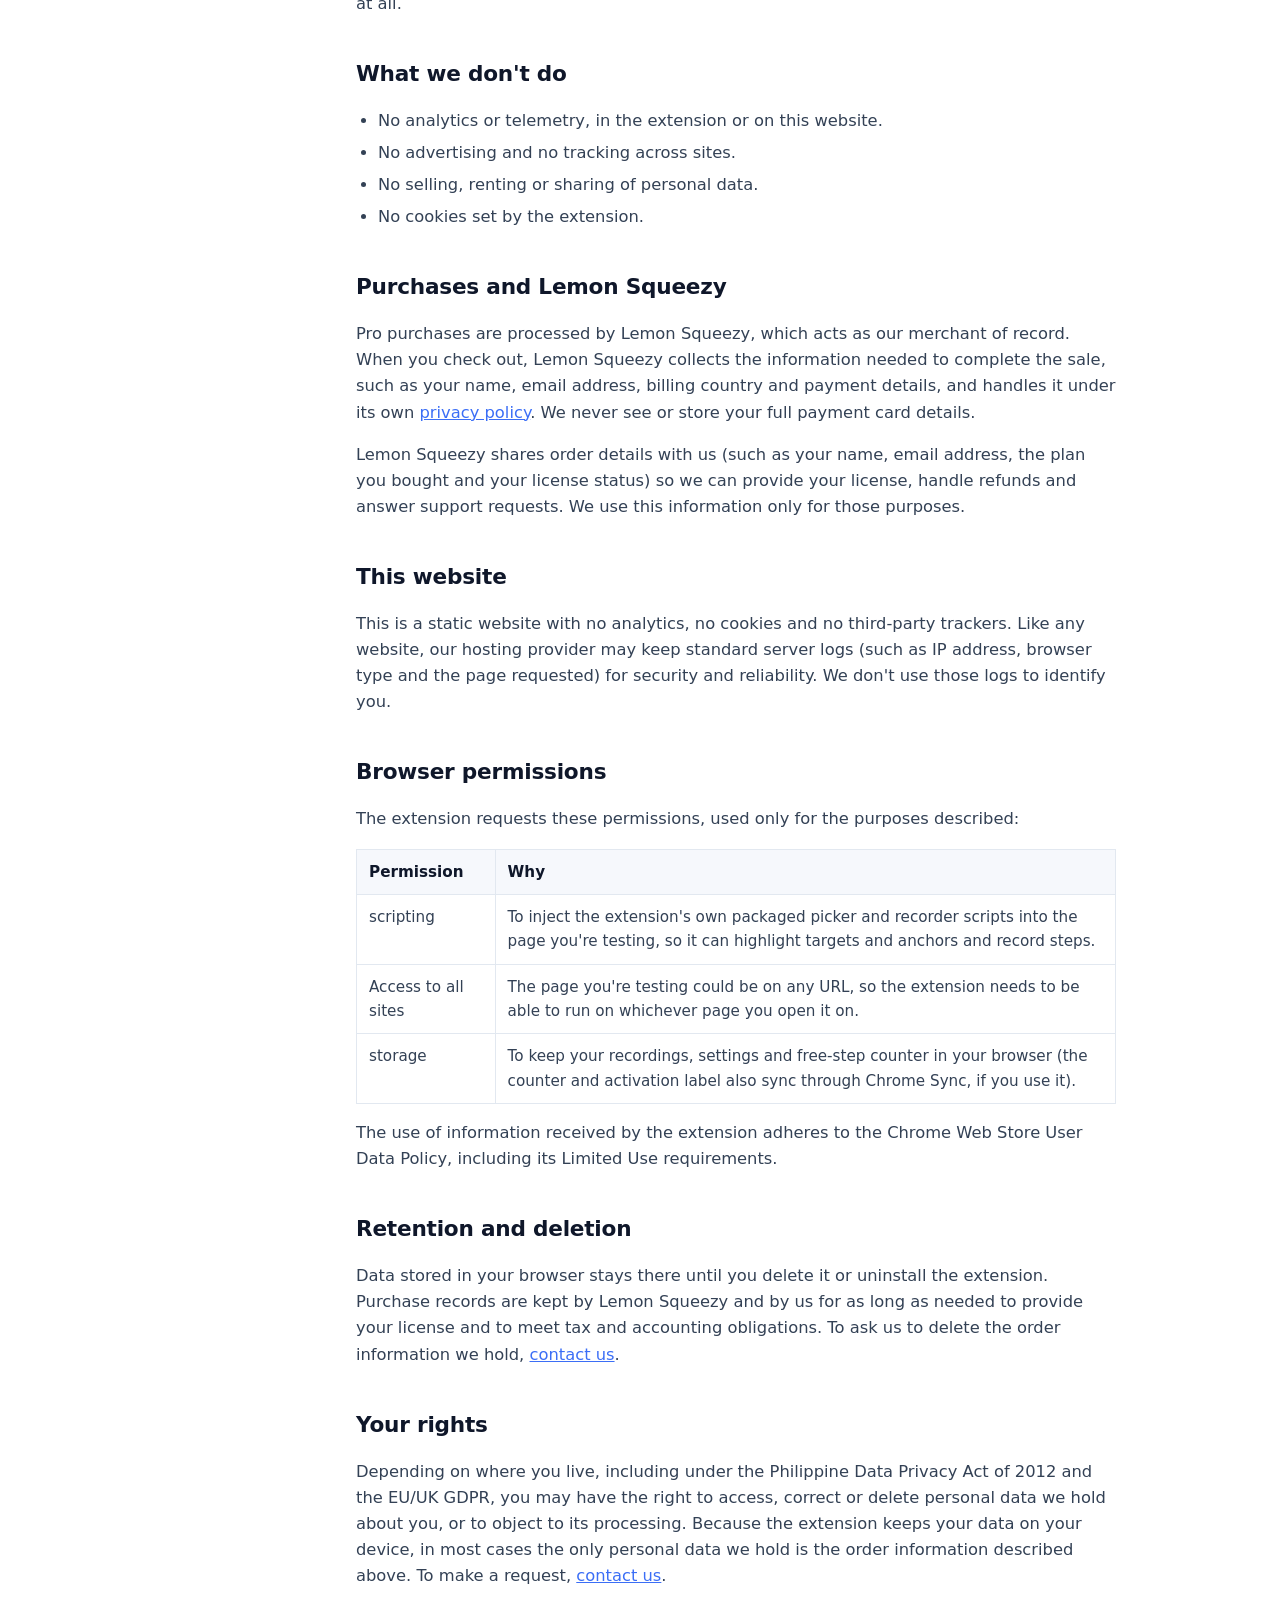
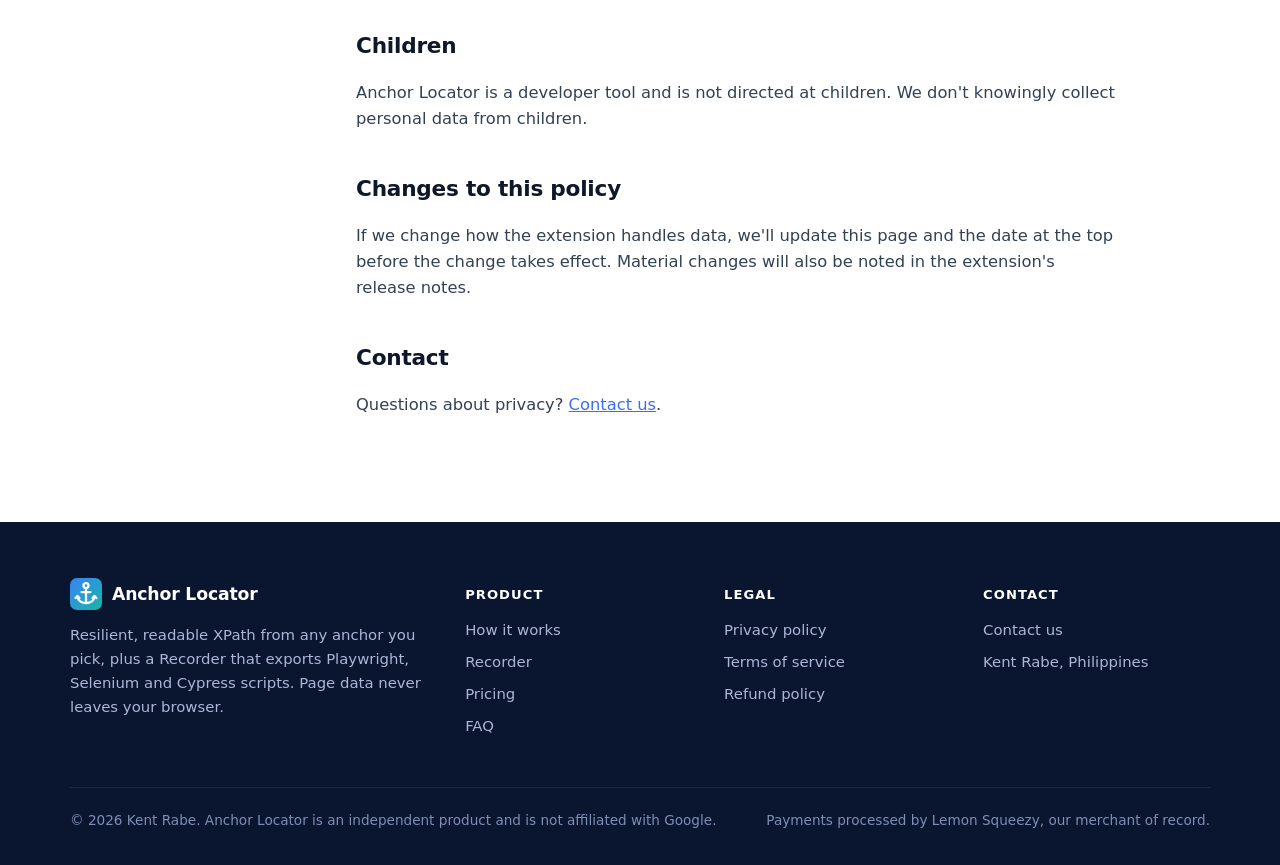
==== commit 680f5e60: "Privacy page: Chrome Sync caveats and license deactivation - Note Chrome Sync as the one exception t" ====
--- a/privacy.html
+++ b/privacy.html
@@ -67,10 +67,10 @@
   <li><strong>Recorded steps.</strong> Steps and assertions you record, and the scripts generated from them, are stored in your browser's extension storage.</li>
   <li><strong>Settings and usage counter.</strong> Your preferences and the count of free Recorder steps used are stored in your browser's extension storage. If Chrome Sync is on, the free-step counter and a browser-activation label sync through your Google account.</li>
 </ul>
-<p>None of this data is transmitted to us or to anyone else. You can delete it at any time by clearing your recordings in the extension or by uninstalling it.</p>
+<p>None of this data is transmitted to us or to anyone else, apart from Chrome Sync, if you use it. You can delete it at any time by clearing your recordings in the extension or by uninstalling it.</p>
 
 <h2 id="network">The only network call: Pro license checks</h2>
-<p>If you buy Pro, the extension contacts Lemon Squeezy's licensing service to activate and periodically validate your license key (Pro keeps working offline for up to 7 days between checks). To activate and check your license, the extension sends Lemon Squeezy your license key, along with an activation label like "Chrome on &lt;OS&gt;" plus a short random ID, and nothing else. Later checks send the license key with the activation ID Lemon Squeezy issued for that browser, which is how a license can be used on up to 3 browsers.</p>
+<p>If you buy Pro, the extension contacts Lemon Squeezy's licensing service to activate and periodically validate your license key (Pro keeps working offline for up to 7 days between checks). To activate and check your license, the extension sends Lemon Squeezy your license key, along with an activation label like "Chrome on &lt;OS&gt;" plus a short random ID, and nothing else. Later checks send the license key with the activation ID Lemon Squeezy issued for that browser, which is how a license can be used on up to 3 browsers. If you deactivate Pro on a browser, the extension contacts Lemon Squeezy once more with your license key and that activation ID to free up the slot.</p>
 <p>The license check never includes your browsing history, the URLs you visit, page content or recorded steps. If you use the free features only, the extension makes no network requests at all.</p>
 
 <h2 id="none">What we don't do</h2>
@@ -94,7 +94,7 @@
   <tr><th>Permission</th><th>Why</th></tr>
   <tr><td>scripting</td><td>To inject the extension's own packaged picker and recorder scripts into the page you're testing, so it can highlight targets and anchors and record steps.</td></tr>
   <tr><td>Access to all sites</td><td>The page you're testing could be on any URL, so the extension needs to be able to run on whichever page you open it on.</td></tr>
-  <tr><td>storage</td><td>To keep your recordings, settings and free-step counter in your browser.</td></tr>
+  <tr><td>storage</td><td>To keep your recordings, settings and free-step counter in your browser (the counter and activation label also sync through Chrome Sync, if you use it).</td></tr>
 </table>
 <p>The use of information received by the extension adheres to the Chrome Web Store User Data Policy, including its Limited Use requirements.</p>
 
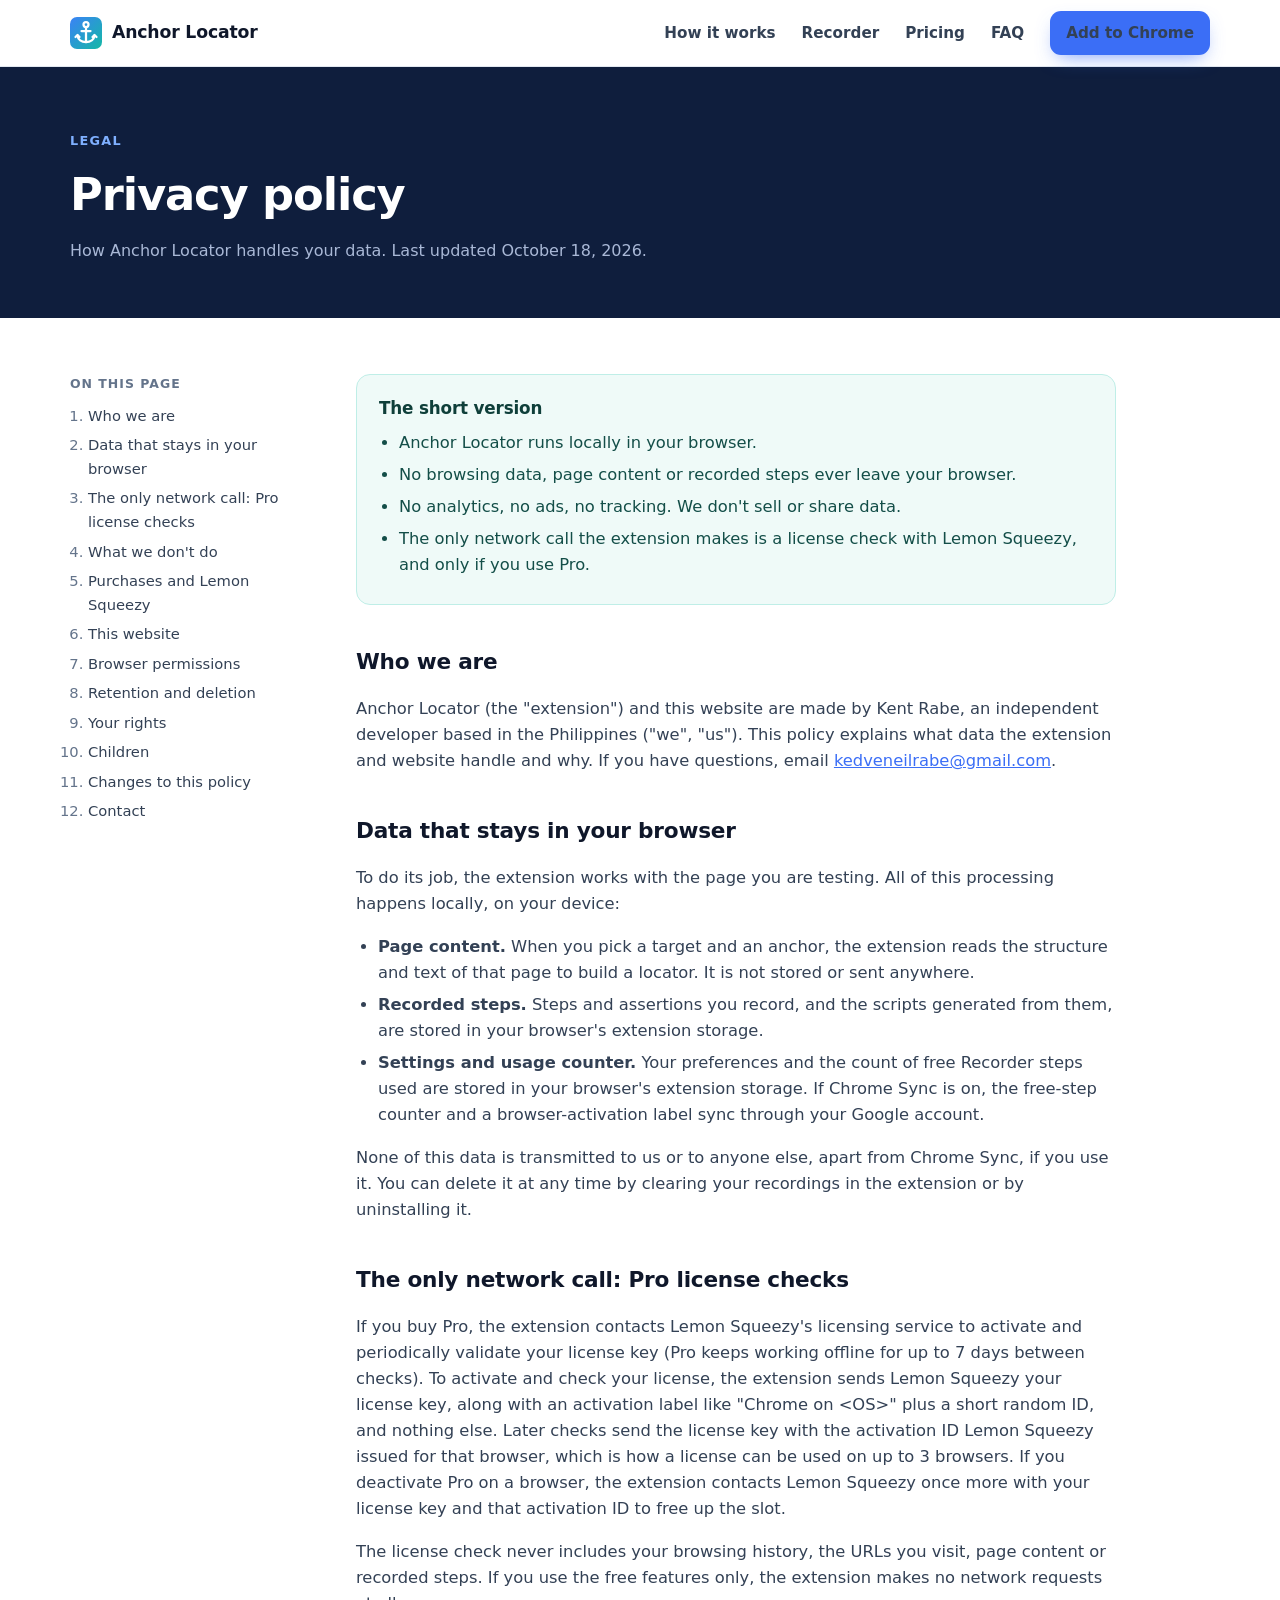
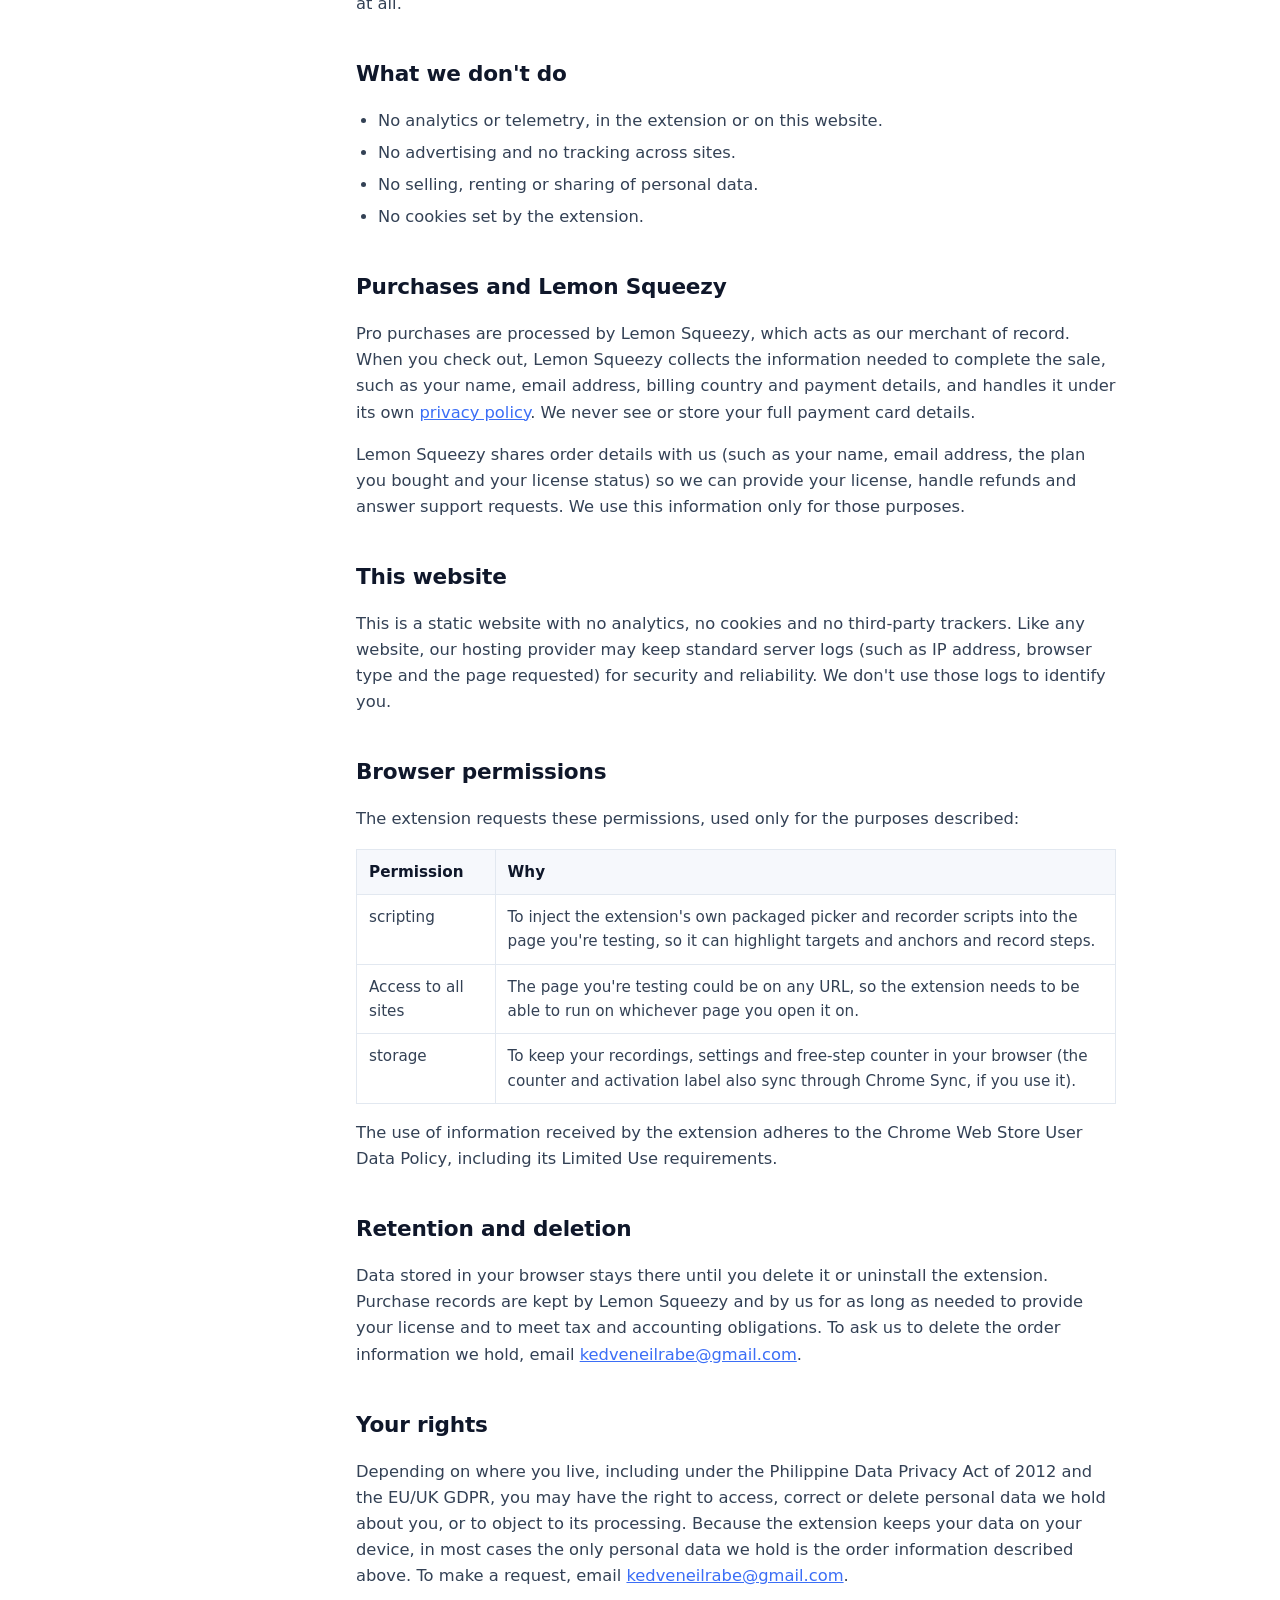
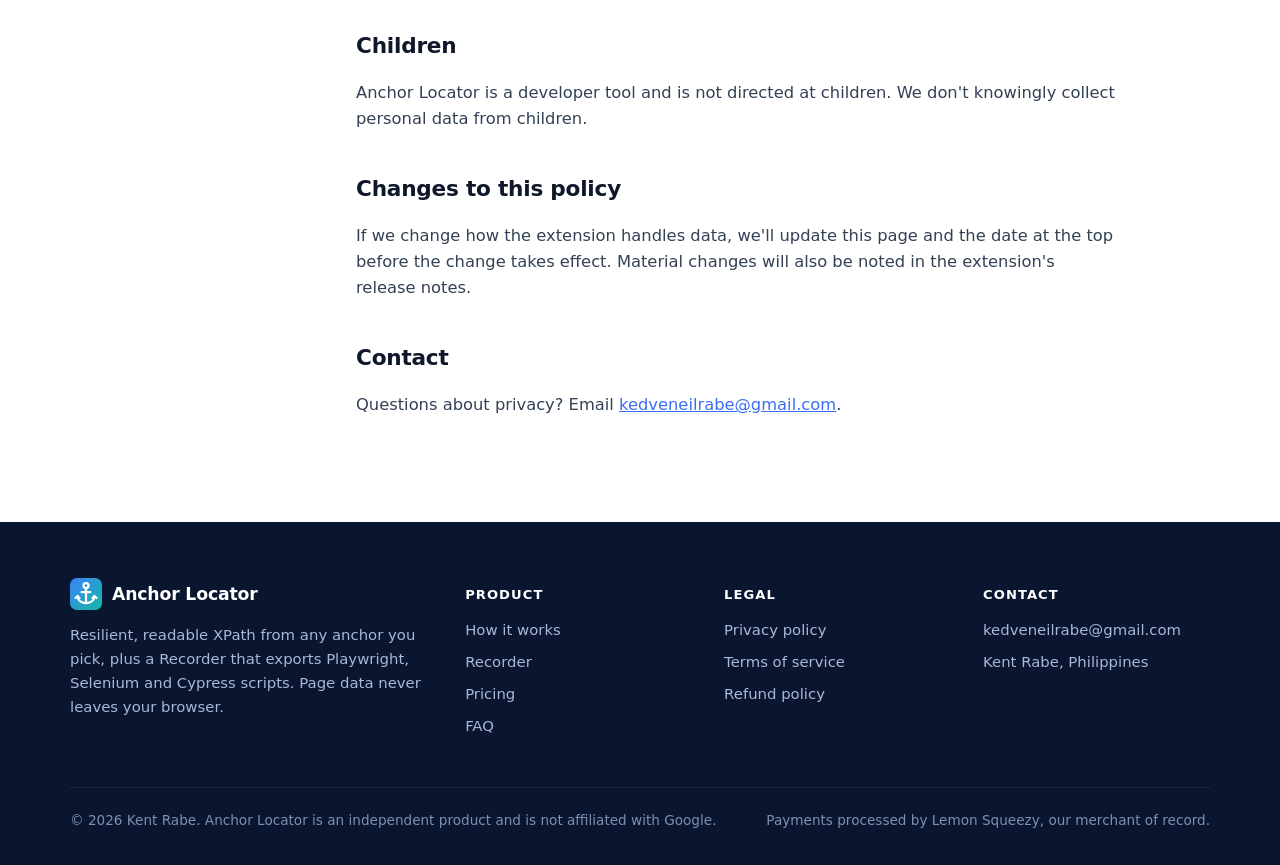
==== commit 108b23d3: "Add support email to every contact link Replace the placeholder GitHub Issues contact links with mai" ====
--- a/privacy.html
+++ b/privacy.html
@@ -58,7 +58,7 @@
 </div>
 
 <h2 id="who">Who we are</h2>
-<p>Anchor Locator (the "extension") and this website are made by Kent Rabe, an independent developer based in the Philippines ("we", "us"). This policy explains what data the extension and website handle and why. If you have questions, <!-- CONTACT_EMAIL: swap to mailto when Kent provides it --><a href="https://github.com/kedveneilrabe/anchor-locator-site/issues" rel="noopener">Contact us</a><!-- /CONTACT_EMAIL -->.</p>
+<p>Anchor Locator (the "extension") and this website are made by Kent Rabe, an independent developer based in the Philippines ("we", "us"). This policy explains what data the extension and website handle and why. If you have questions, email <a href="mailto:kedveneilrabe@gmail.com">kedveneilrabe@gmail.com</a>.</p>
 
 <h2 id="local">Data that stays in your browser</h2>
 <p>To do its job, the extension works with the page you are testing. All of this processing happens locally, on your device:</p>
@@ -99,10 +99,10 @@
 <p>The use of information received by the extension adheres to the Chrome Web Store User Data Policy, including its Limited Use requirements.</p>
 
 <h2 id="retention">Retention and deletion</h2>
-<p>Data stored in your browser stays there until you delete it or uninstall the extension. Purchase records are kept by Lemon Squeezy and by us for as long as needed to provide your license and to meet tax and accounting obligations. To ask us to delete the order information we hold, <!-- CONTACT_EMAIL: swap to mailto when Kent provides it --><a href="https://github.com/kedveneilrabe/anchor-locator-site/issues" rel="noopener">contact us</a><!-- /CONTACT_EMAIL -->.</p>
+<p>Data stored in your browser stays there until you delete it or uninstall the extension. Purchase records are kept by Lemon Squeezy and by us for as long as needed to provide your license and to meet tax and accounting obligations. To ask us to delete the order information we hold, email <a href="mailto:kedveneilrabe@gmail.com">kedveneilrabe@gmail.com</a>.</p>
 
 <h2 id="rights">Your rights</h2>
-<p>Depending on where you live, including under the Philippine Data Privacy Act of 2012 and the EU/UK GDPR, you may have the right to access, correct or delete personal data we hold about you, or to object to its processing. Because the extension keeps your data on your device, in most cases the only personal data we hold is the order information described above. To make a request, <!-- CONTACT_EMAIL: swap to mailto when Kent provides it --><a href="https://github.com/kedveneilrabe/anchor-locator-site/issues" rel="noopener">contact us</a><!-- /CONTACT_EMAIL -->.</p>
+<p>Depending on where you live, including under the Philippine Data Privacy Act of 2012 and the EU/UK GDPR, you may have the right to access, correct or delete personal data we hold about you, or to object to its processing. Because the extension keeps your data on your device, in most cases the only personal data we hold is the order information described above. To make a request, email <a href="mailto:kedveneilrabe@gmail.com">kedveneilrabe@gmail.com</a>.</p>
 
 <h2 id="children">Children</h2>
 <p>Anchor Locator is a developer tool and is not directed at children. We don't knowingly collect personal data from children.</p>
@@ -111,7 +111,7 @@
 <p>If we change how the extension handles data, we'll update this page and the date at the top before the change takes effect. Material changes will also be noted in the extension's release notes.</p>
 
 <h2 id="contact">Contact</h2>
-<p>Questions about privacy? <!-- CONTACT_EMAIL: swap to mailto when Kent provides it --><a href="https://github.com/kedveneilrabe/anchor-locator-site/issues" rel="noopener">Contact us</a><!-- /CONTACT_EMAIL -->.</p>
+<p>Questions about privacy? Email <a href="mailto:kedveneilrabe@gmail.com">kedveneilrabe@gmail.com</a>.</p>
 
     </article>
   </div>
@@ -145,7 +145,7 @@
       <div>
         <h4>Contact</h4>
         <ul>
-          <li><!-- CONTACT_EMAIL: swap to mailto when Kent provides it --><a href="https://github.com/kedveneilrabe/anchor-locator-site/issues" rel="noopener">Contact us</a><!-- /CONTACT_EMAIL --></li>
+          <li><a href="mailto:kedveneilrabe@gmail.com">kedveneilrabe@gmail.com</a></li>
           <li>Kent Rabe, Philippines</li>
         </ul>
       </div>
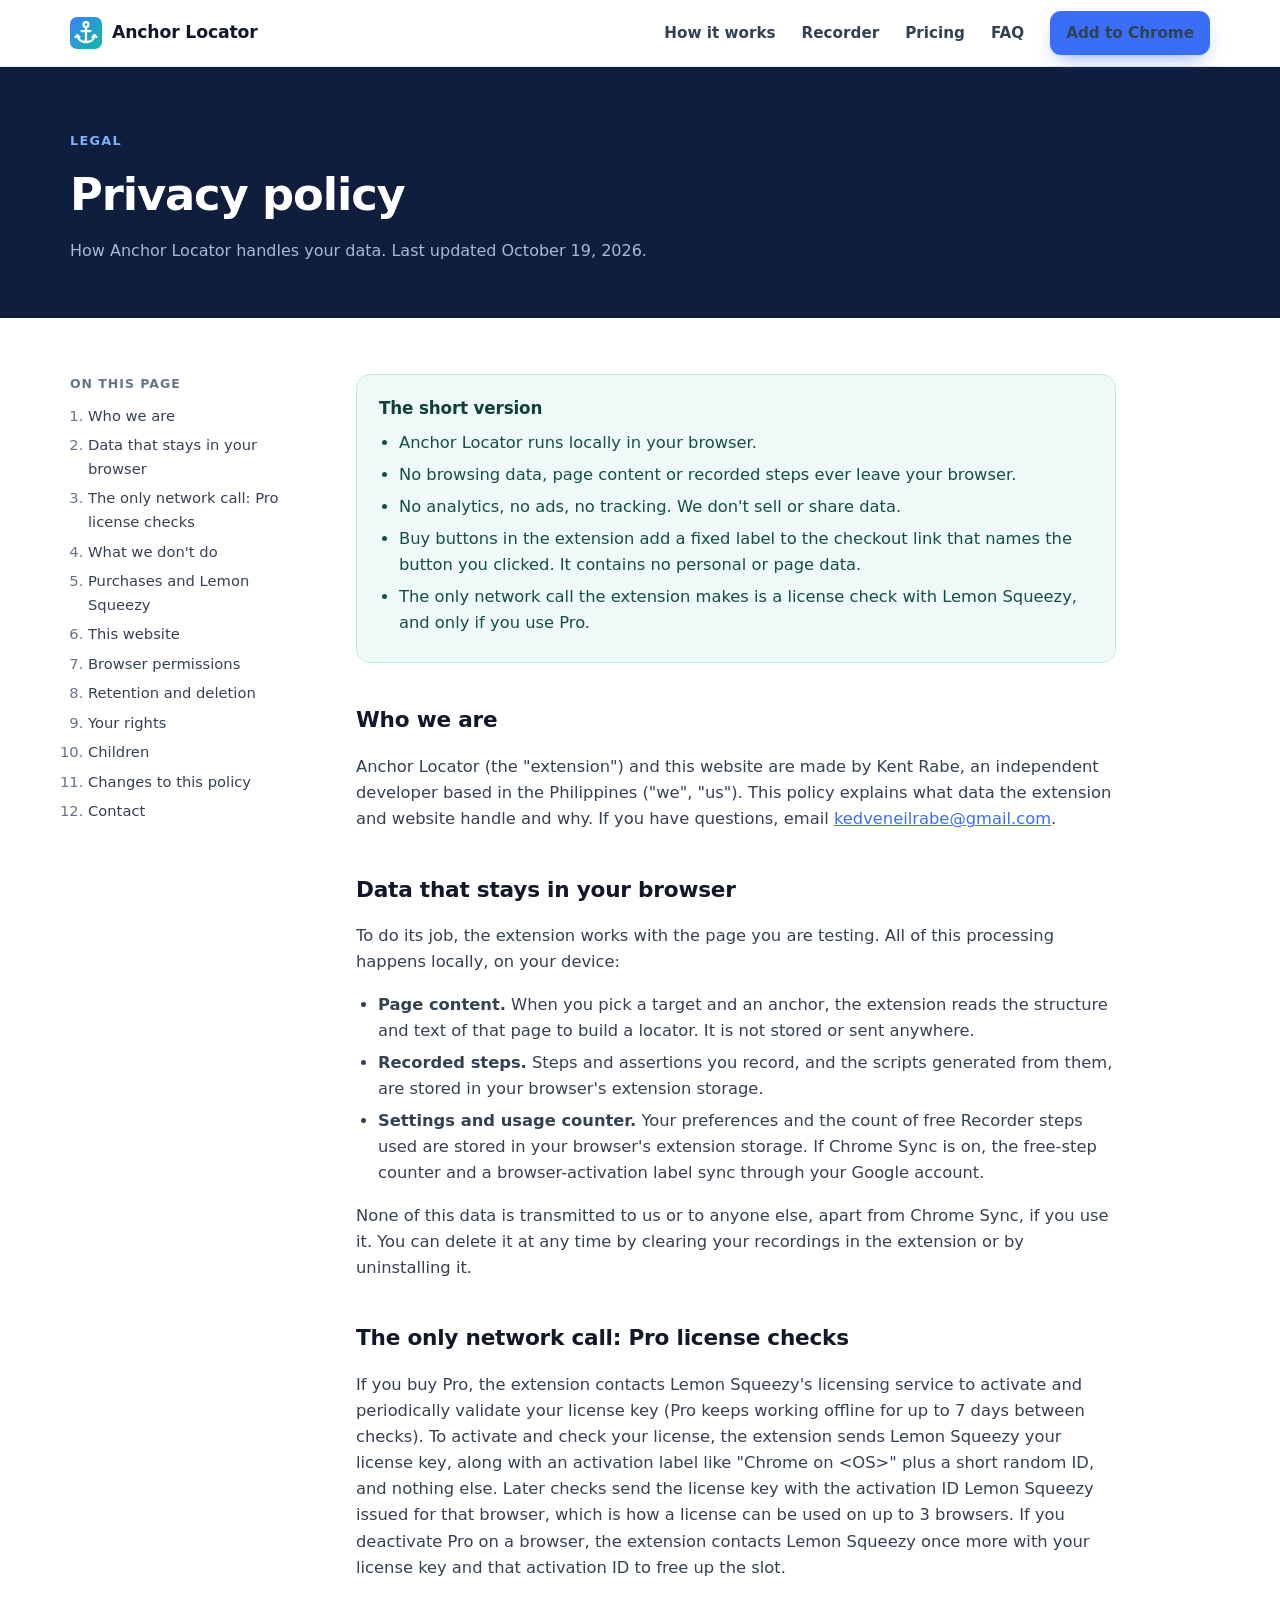
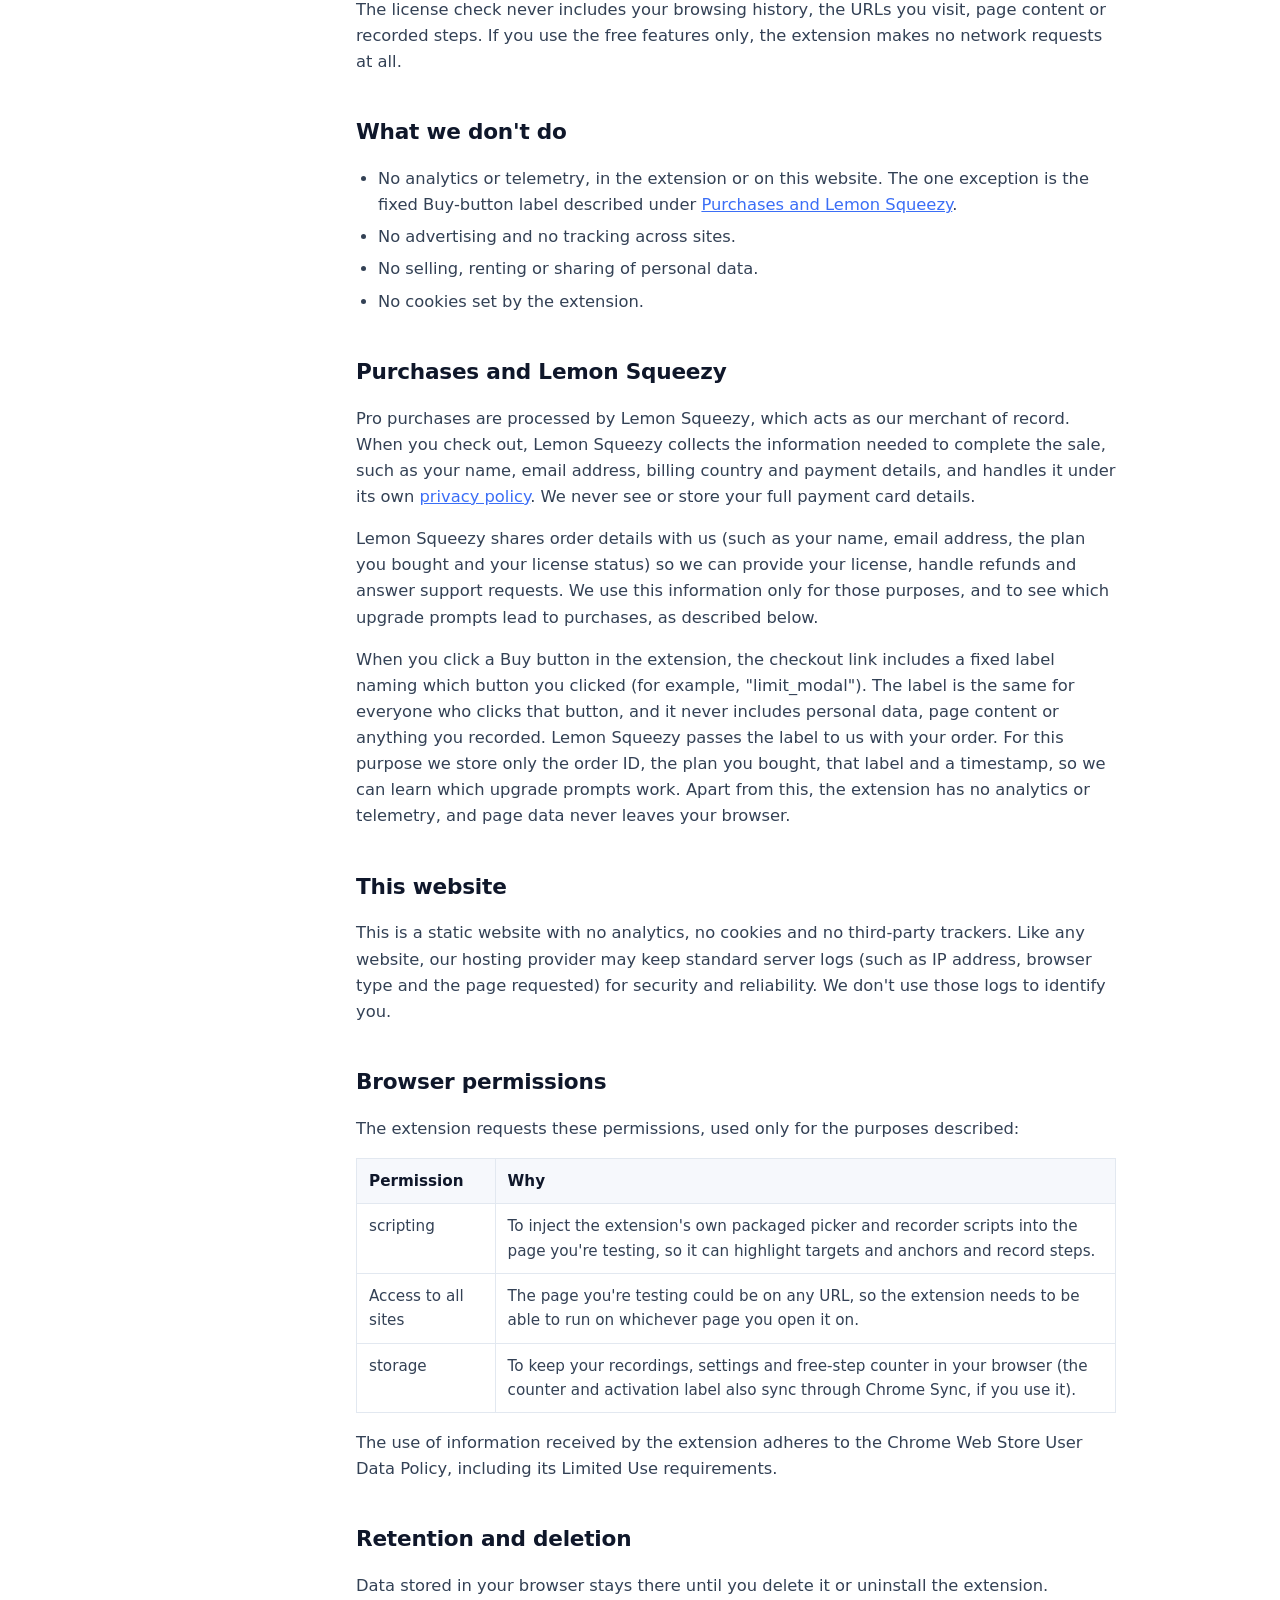
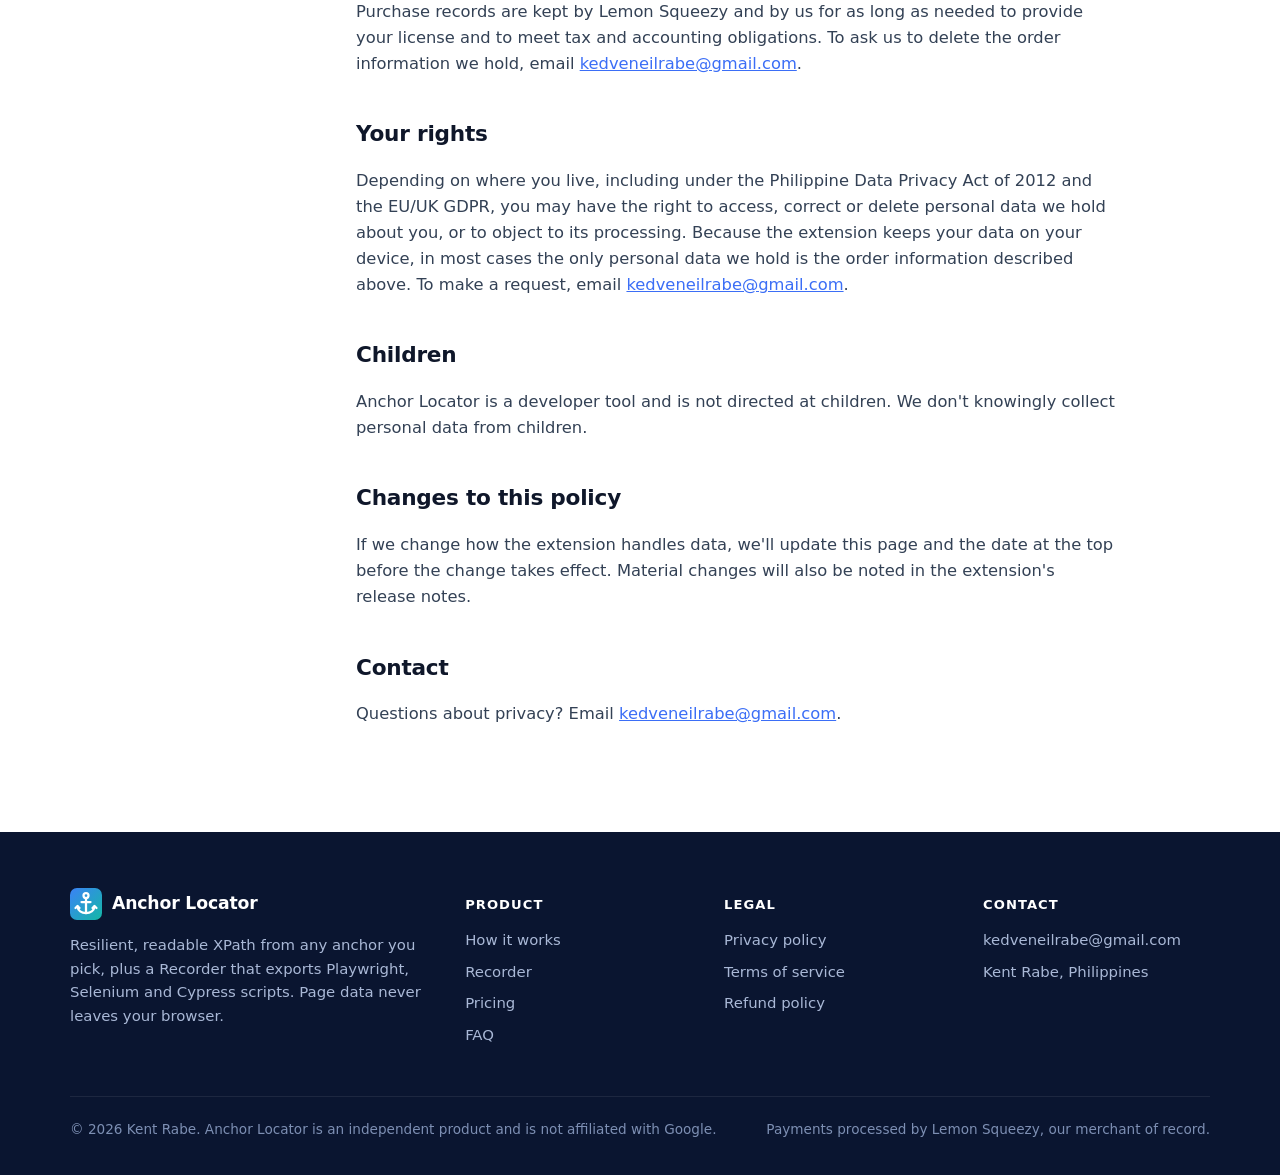
==== commit caea199b: "Privacy: disclose the fixed checkout source label (ship with v1.1)" ====
--- a/privacy.html
+++ b/privacy.html
@@ -39,7 +39,7 @@
   <div class="container">
     <span class="kicker">Legal</span>
     <h1>Privacy policy</h1>
-    <p>How Anchor Locator handles your data. Last updated October 18, 2026.</p>
+    <p>How Anchor Locator handles your data. Last updated October 19, 2026.</p>
   </div>
 </section>
 <section class="legal">
@@ -53,6 +53,7 @@
     <li>Anchor Locator runs locally in your browser.</li>
     <li>No browsing data, page content or recorded steps ever leave your browser.</li>
     <li>No analytics, no ads, no tracking. We don't sell or share data.</li>
+    <li>Buy buttons in the extension add a fixed label to the checkout link that names the button you clicked. It contains no personal or page data.</li>
     <li>The only network call the extension makes is a license check with Lemon Squeezy, and only if you use Pro.</li>
   </ul>
 </div>
@@ -75,7 +76,7 @@
 
 <h2 id="none">What we don't do</h2>
 <ul>
-  <li>No analytics or telemetry, in the extension or on this website.</li>
+  <li>No analytics or telemetry, in the extension or on this website. The one exception is the fixed Buy-button label described under <a href="#payments">Purchases and Lemon Squeezy</a>.</li>
   <li>No advertising and no tracking across sites.</li>
   <li>No selling, renting or sharing of personal data.</li>
   <li>No cookies set by the extension.</li>
@@ -83,7 +84,8 @@
 
 <h2 id="payments">Purchases and Lemon Squeezy</h2>
 <p>Pro purchases are processed by Lemon Squeezy, which acts as our merchant of record. When you check out, Lemon Squeezy collects the information needed to complete the sale, such as your name, email address, billing country and payment details, and handles it under its own <a href="https://www.lemonsqueezy.com/privacy" rel="noopener">privacy policy</a>. We never see or store your full payment card details.</p>
-<p>Lemon Squeezy shares order details with us (such as your name, email address, the plan you bought and your license status) so we can provide your license, handle refunds and answer support requests. We use this information only for those purposes.</p>
+<p>Lemon Squeezy shares order details with us (such as your name, email address, the plan you bought and your license status) so we can provide your license, handle refunds and answer support requests. We use this information only for those purposes, and to see which upgrade prompts lead to purchases, as described below.</p>
+<p>When you click a Buy button in the extension, the checkout link includes a fixed label naming which button you clicked (for example, "limit_modal"). The label is the same for everyone who clicks that button, and it never includes personal data, page content or anything you recorded. Lemon Squeezy passes the label to us with your order. For this purpose we store only the order ID, the plan you bought, that label and a timestamp, so we can learn which upgrade prompts work. Apart from this, the extension has no analytics or telemetry, and page data never leaves your browser.</p>
 
 <h2 id="website">This website</h2>
 <p>This is a static website with no analytics, no cookies and no third-party trackers. Like any website, our hosting provider may keep standard server logs (such as IP address, browser type and the page requested) for security and reliability. We don't use those logs to identify you.</p>
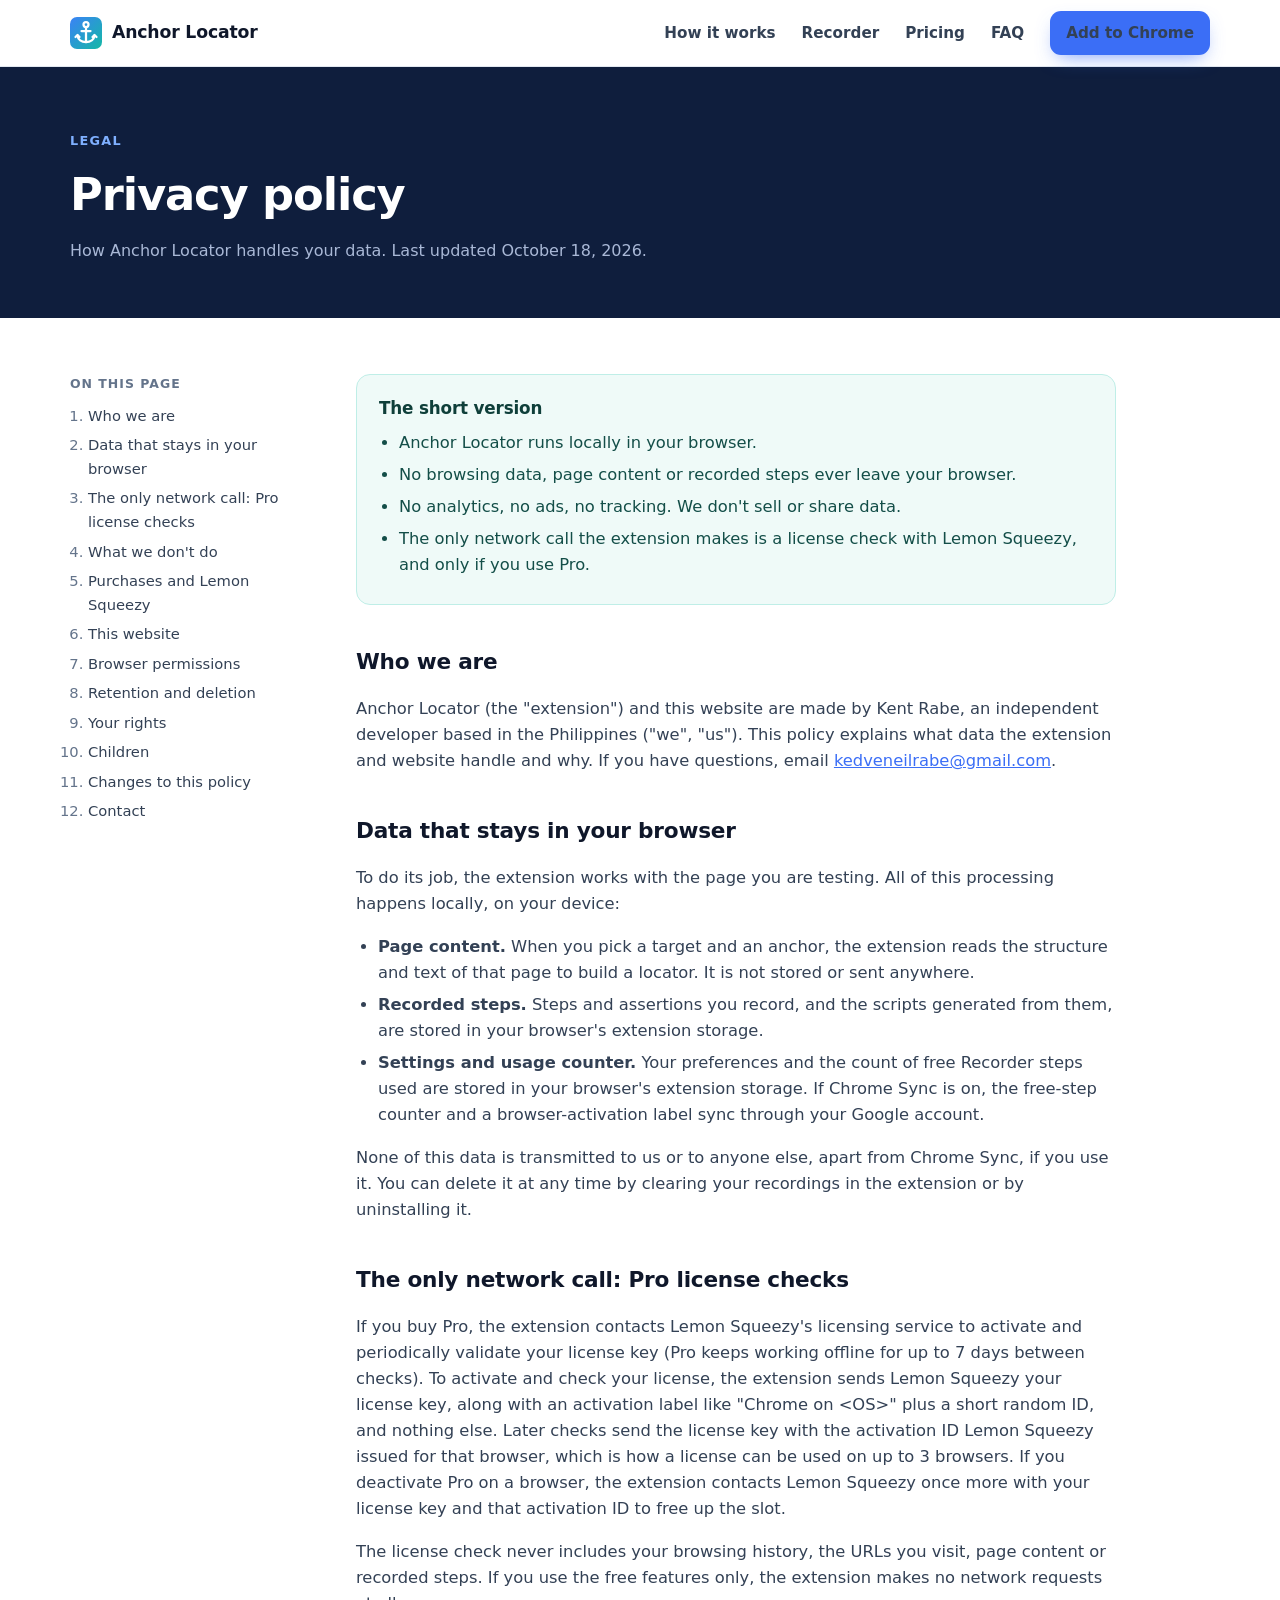
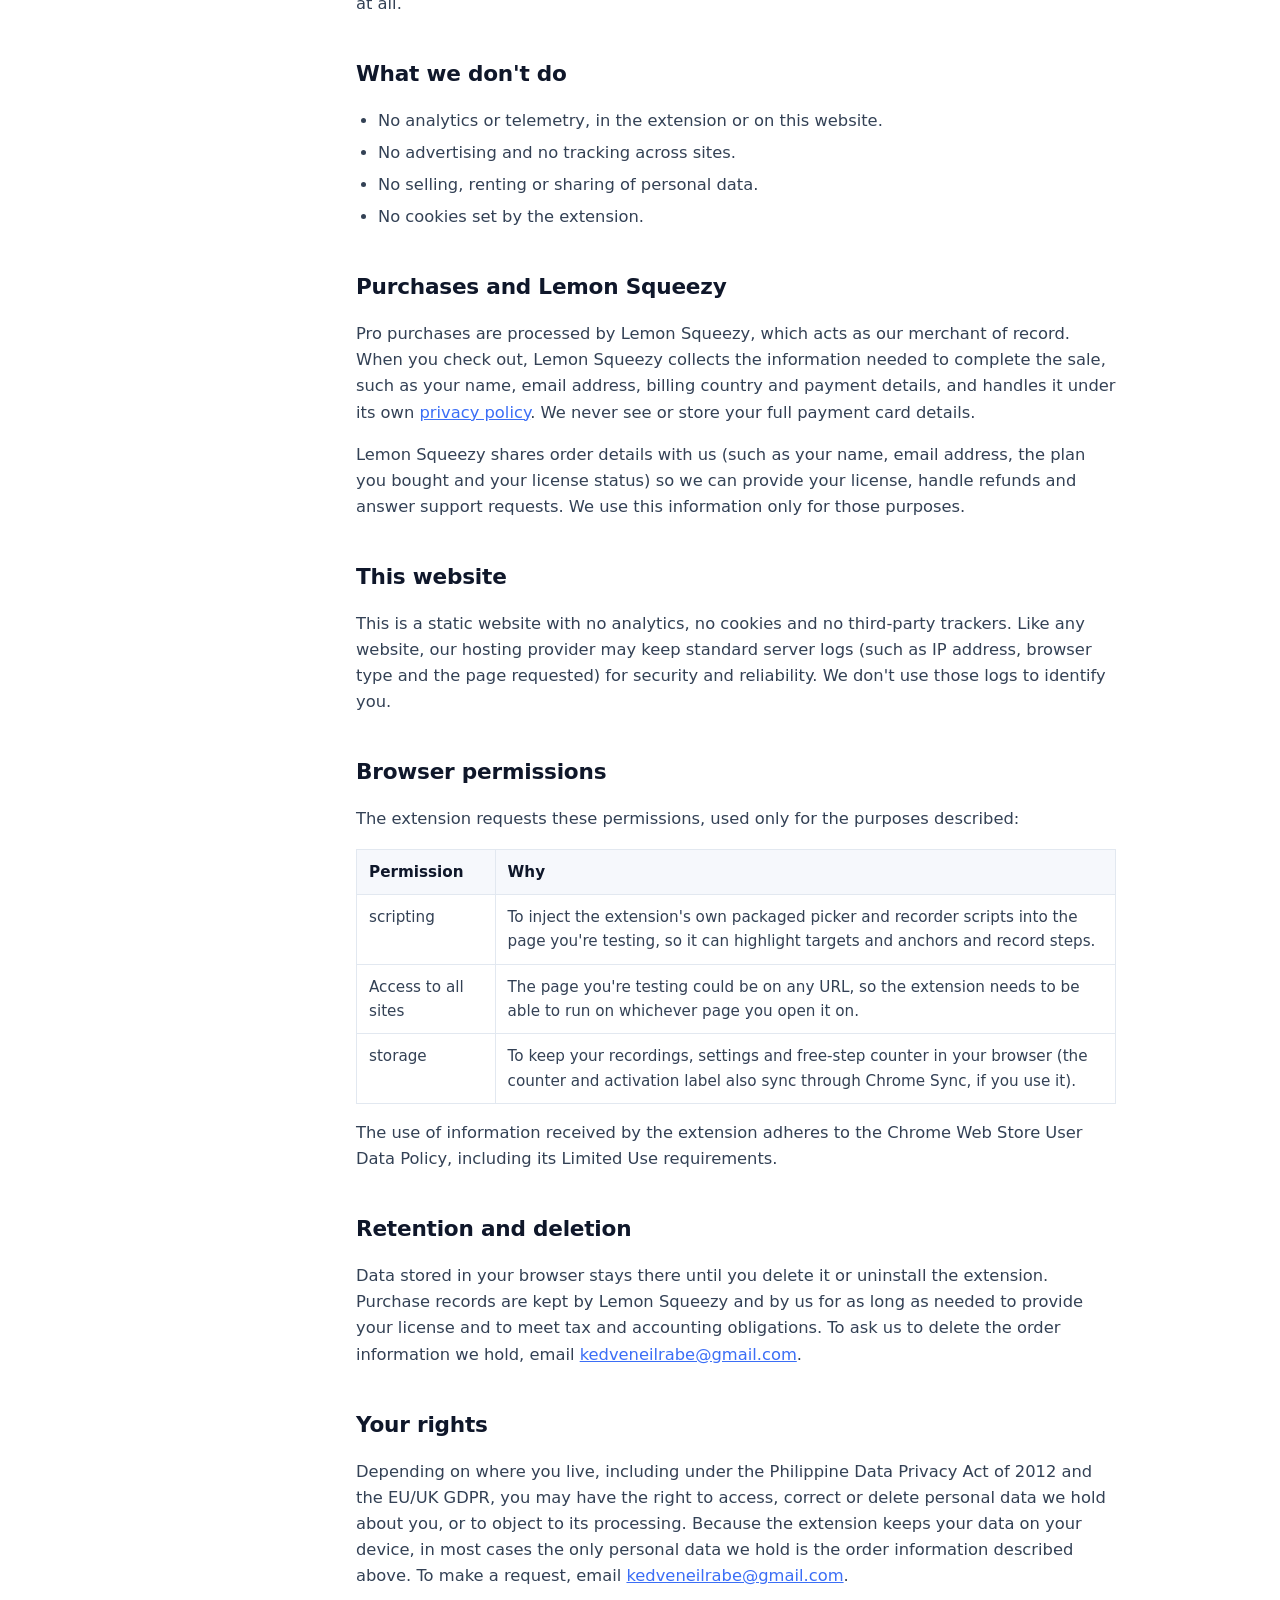
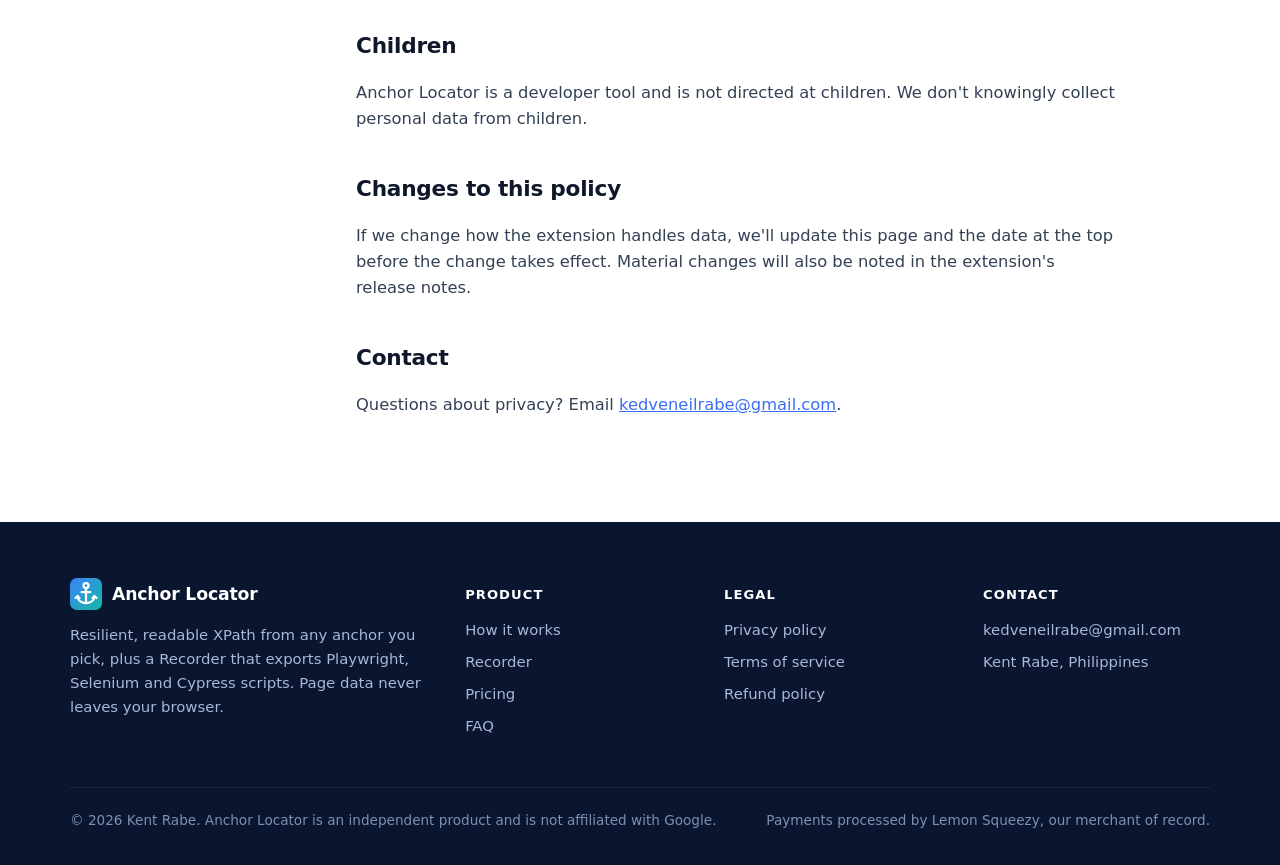
==== commit 1e5f05d5: "Merge remote-tracking branch 'origin/main' into site1-work" ====
--- a/privacy.html
+++ b/privacy.html
@@ -39,7 +39,7 @@
   <div class="container">
     <span class="kicker">Legal</span>
     <h1>Privacy policy</h1>
-    <p>How Anchor Locator handles your data. Last updated October 19, 2026.</p>
+    <p>How Anchor Locator handles your data. Last updated October 18, 2026.</p>
   </div>
 </section>
 <section class="legal">
@@ -53,7 +53,6 @@
     <li>Anchor Locator runs locally in your browser.</li>
     <li>No browsing data, page content or recorded steps ever leave your browser.</li>
     <li>No analytics, no ads, no tracking. We don't sell or share data.</li>
-    <li>Buy buttons in the extension add a fixed label to the checkout link that names the button you clicked. It contains no personal or page data.</li>
     <li>The only network call the extension makes is a license check with Lemon Squeezy, and only if you use Pro.</li>
   </ul>
 </div>
@@ -76,7 +75,7 @@
 
 <h2 id="none">What we don't do</h2>
 <ul>
-  <li>No analytics or telemetry, in the extension or on this website. The one exception is the fixed Buy-button label described under <a href="#payments">Purchases and Lemon Squeezy</a>.</li>
+  <li>No analytics or telemetry, in the extension or on this website.</li>
   <li>No advertising and no tracking across sites.</li>
   <li>No selling, renting or sharing of personal data.</li>
   <li>No cookies set by the extension.</li>
@@ -84,8 +83,7 @@
 
 <h2 id="payments">Purchases and Lemon Squeezy</h2>
 <p>Pro purchases are processed by Lemon Squeezy, which acts as our merchant of record. When you check out, Lemon Squeezy collects the information needed to complete the sale, such as your name, email address, billing country and payment details, and handles it under its own <a href="https://www.lemonsqueezy.com/privacy" rel="noopener">privacy policy</a>. We never see or store your full payment card details.</p>
-<p>Lemon Squeezy shares order details with us (such as your name, email address, the plan you bought and your license status) so we can provide your license, handle refunds and answer support requests. We use this information only for those purposes, and to see which upgrade prompts lead to purchases, as described below.</p>
-<p>When you click a Buy button in the extension, the checkout link includes a fixed label naming which button you clicked (for example, "limit_modal"). The label is the same for everyone who clicks that button, and it never includes personal data, page content or anything you recorded. Lemon Squeezy passes the label to us with your order. For this purpose we store only the order ID, the plan you bought, that label and a timestamp, so we can learn which upgrade prompts work. Apart from this, the extension has no analytics or telemetry, and page data never leaves your browser.</p>
+<p>Lemon Squeezy shares order details with us (such as your name, email address, the plan you bought and your license status) so we can provide your license, handle refunds and answer support requests. We use this information only for those purposes.</p>
 
 <h2 id="website">This website</h2>
 <p>This is a static website with no analytics, no cookies and no third-party trackers. Like any website, our hosting provider may keep standard server logs (such as IP address, browser type and the page requested) for security and reliability. We don't use those logs to identify you.</p>
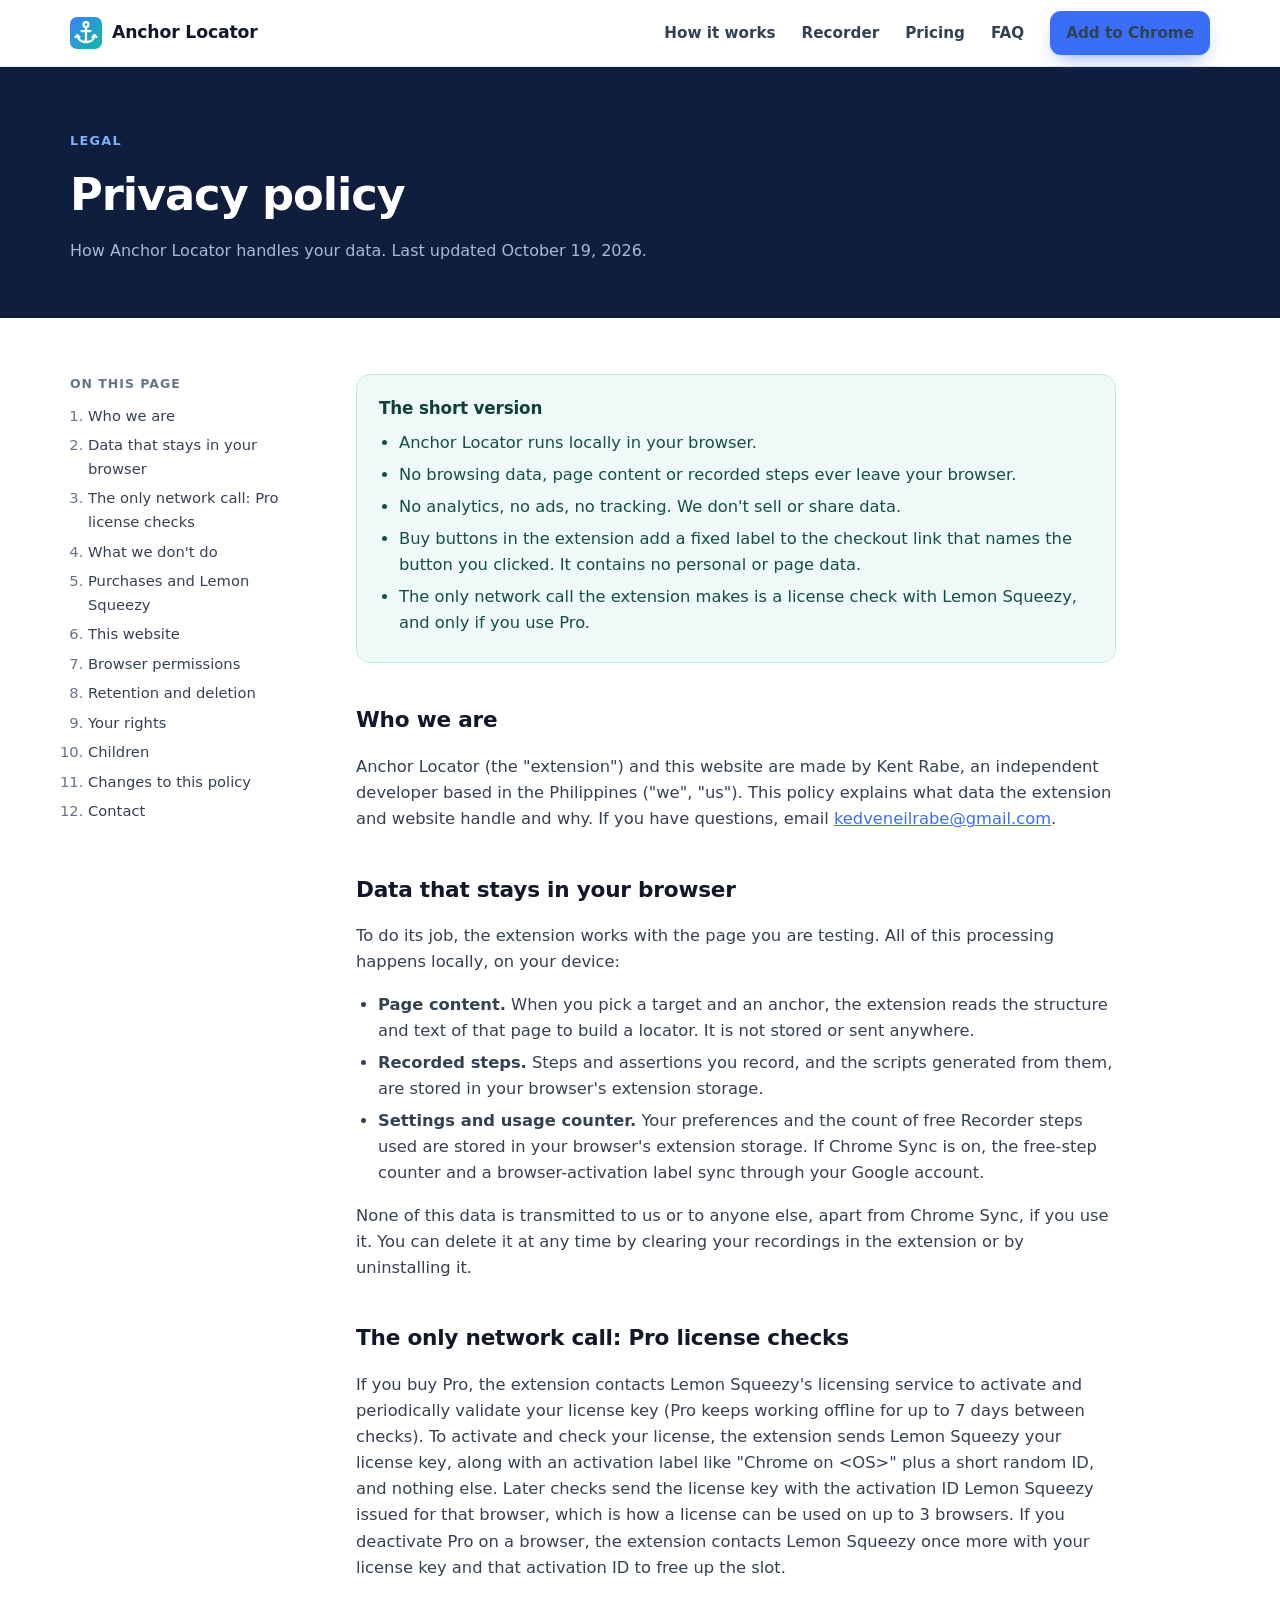
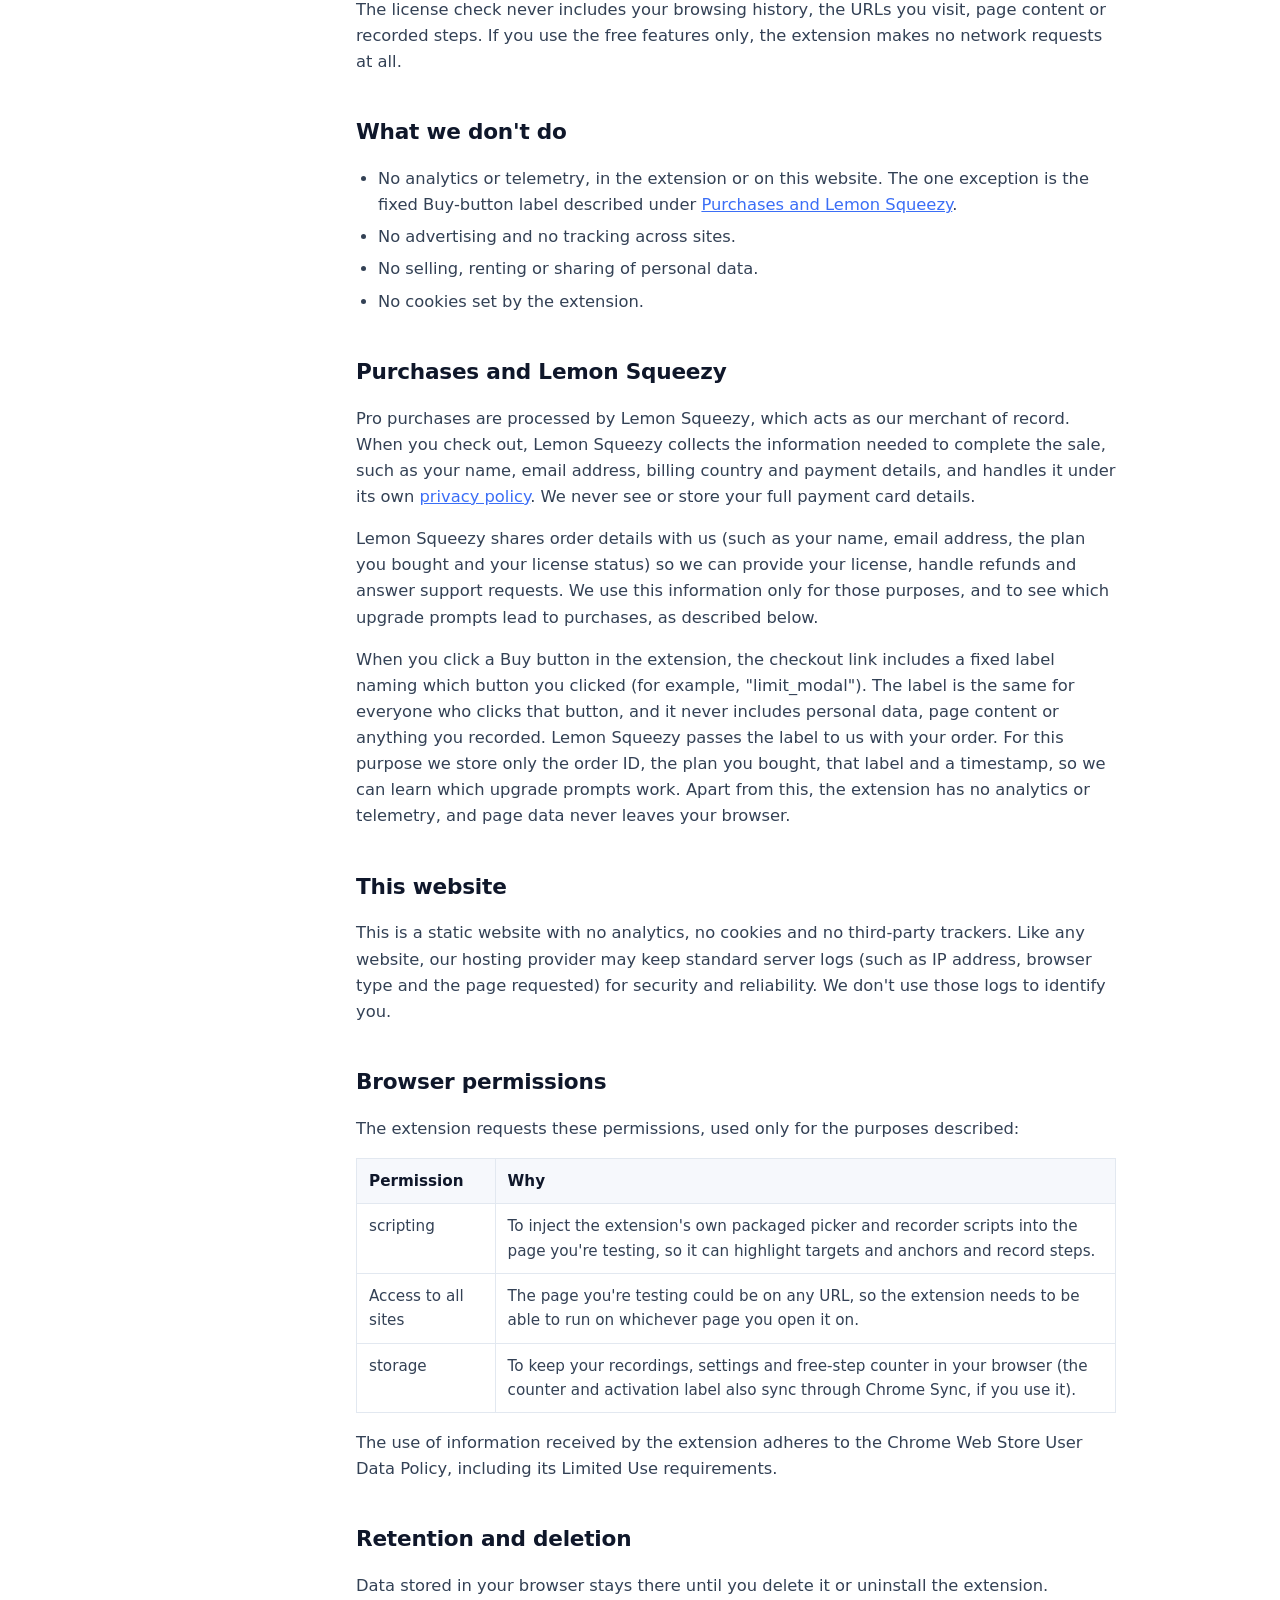
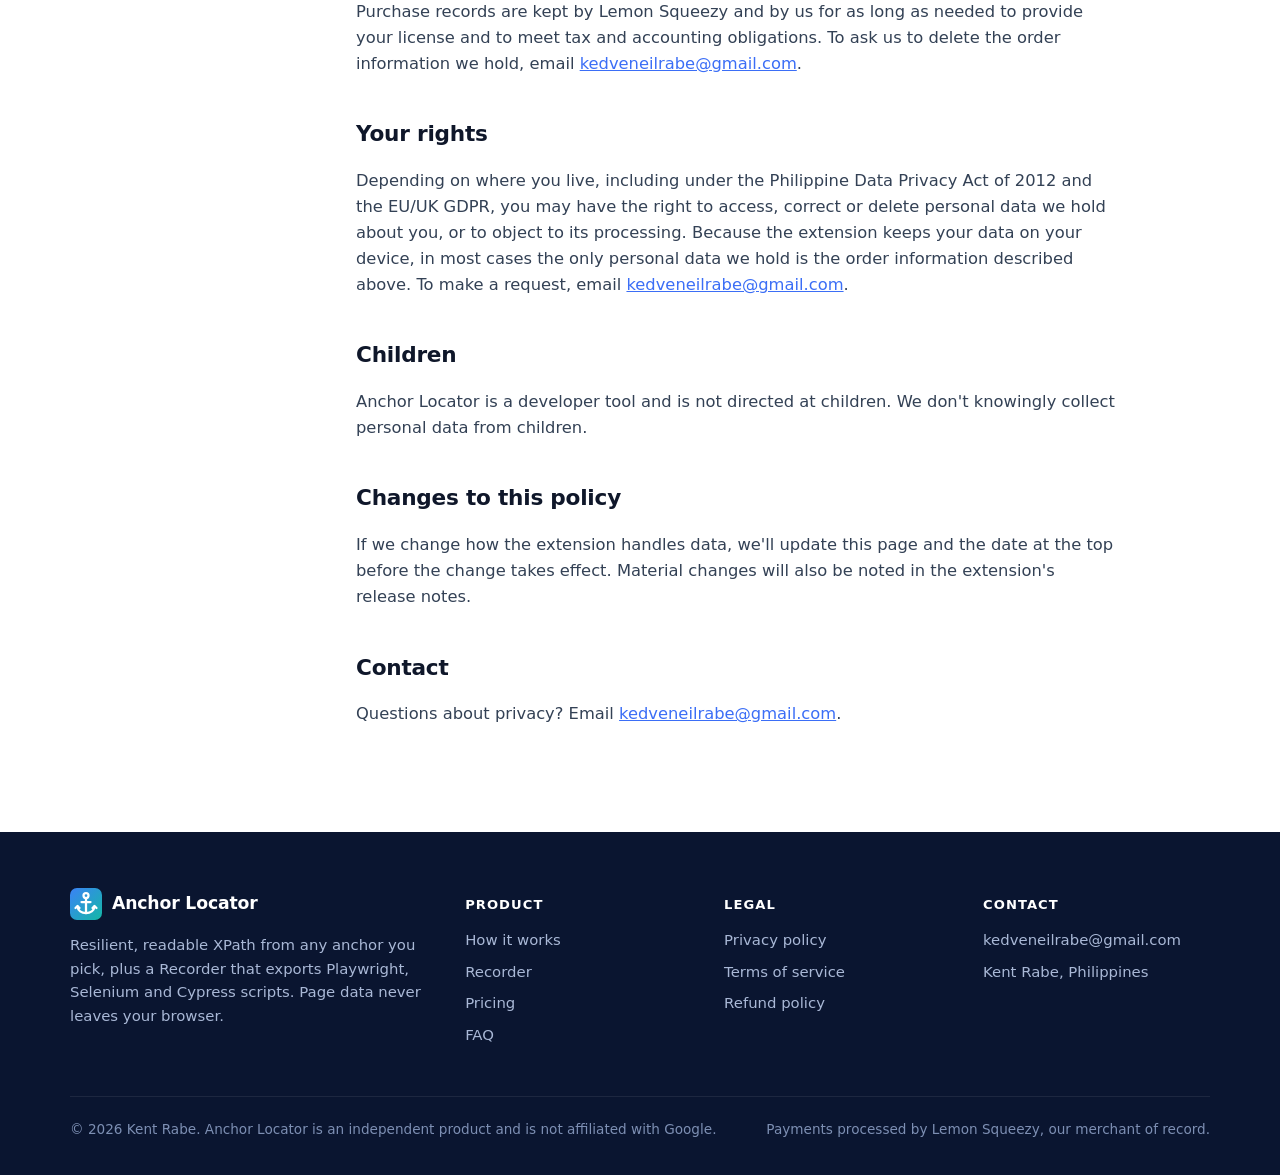
==== commit 66094bc0: "Merge main (CWS links, live buy buttons) into v1.1 privacy branch; match Recorder copy to 1.1.0" ====
--- a/privacy.html
+++ b/privacy.html
@@ -28,8 +28,7 @@
       <a href="index.html#recorder">Recorder</a>
       <a href="index.html#pricing">Pricing</a>
       <a href="index.html#faq">FAQ</a>
-      <!-- TODO: Chrome Web Store URL. Point this "Add to Chrome" button at the listing once it is live. -->
-      <a class="btn btn-primary btn-sm" href="index.html#pricing">Add to Chrome</a>
+      <a class="btn btn-primary btn-sm" href="https://chromewebstore.google.com/detail/blaibbahmbkdkdgkabjlbpgdcldlmadg" target="_blank" rel="noopener">Add to Chrome</a>
     </nav>
   </div>
 </header>
@@ -39,7 +38,7 @@
   <div class="container">
     <span class="kicker">Legal</span>
     <h1>Privacy policy</h1>
-    <p>How Anchor Locator handles your data. Last updated October 18, 2026.</p>
+    <p>How Anchor Locator handles your data. Last updated October 19, 2026.</p>
   </div>
 </section>
 <section class="legal">
@@ -53,6 +52,7 @@
     <li>Anchor Locator runs locally in your browser.</li>
     <li>No browsing data, page content or recorded steps ever leave your browser.</li>
     <li>No analytics, no ads, no tracking. We don't sell or share data.</li>
+    <li>Buy buttons in the extension add a fixed label to the checkout link that names the button you clicked. It contains no personal or page data.</li>
     <li>The only network call the extension makes is a license check with Lemon Squeezy, and only if you use Pro.</li>
   </ul>
 </div>
@@ -75,7 +75,7 @@
 
 <h2 id="none">What we don't do</h2>
 <ul>
-  <li>No analytics or telemetry, in the extension or on this website.</li>
+  <li>No analytics or telemetry, in the extension or on this website. The one exception is the fixed Buy-button label described under <a href="#payments">Purchases and Lemon Squeezy</a>.</li>
   <li>No advertising and no tracking across sites.</li>
   <li>No selling, renting or sharing of personal data.</li>
   <li>No cookies set by the extension.</li>
@@ -83,7 +83,8 @@
 
 <h2 id="payments">Purchases and Lemon Squeezy</h2>
 <p>Pro purchases are processed by Lemon Squeezy, which acts as our merchant of record. When you check out, Lemon Squeezy collects the information needed to complete the sale, such as your name, email address, billing country and payment details, and handles it under its own <a href="https://www.lemonsqueezy.com/privacy" rel="noopener">privacy policy</a>. We never see or store your full payment card details.</p>
-<p>Lemon Squeezy shares order details with us (such as your name, email address, the plan you bought and your license status) so we can provide your license, handle refunds and answer support requests. We use this information only for those purposes.</p>
+<p>Lemon Squeezy shares order details with us (such as your name, email address, the plan you bought and your license status) so we can provide your license, handle refunds and answer support requests. We use this information only for those purposes, and to see which upgrade prompts lead to purchases, as described below.</p>
+<p>When you click a Buy button in the extension, the checkout link includes a fixed label naming which button you clicked (for example, "limit_modal"). The label is the same for everyone who clicks that button, and it never includes personal data, page content or anything you recorded. Lemon Squeezy passes the label to us with your order. For this purpose we store only the order ID, the plan you bought, that label and a timestamp, so we can learn which upgrade prompts work. Apart from this, the extension has no analytics or telemetry, and page data never leaves your browser.</p>
 
 <h2 id="website">This website</h2>
 <p>This is a static website with no analytics, no cookies and no third-party trackers. Like any website, our hosting provider may keep standard server logs (such as IP address, browser type and the page requested) for security and reliability. We don't use those logs to identify you.</p>
--- a/assets/styles.css
+++ b/assets/styles.css
@@ -137,6 +137,7 @@
 .compare td:first-child{color:var(--ink);font-weight:550;width:42%}
 .compare td{color:var(--ink-2)}
 .yes{color:#0d9488;font-weight:800;margin-right:4px}
+.no{color:#dc2626;font-weight:800;margin-right:4px}
 .pay-note{display:flex;flex-wrap:wrap;justify-content:center;gap:8px 22px;margin-top:22px;color:var(--muted);font-size:.9rem}
 
 /* FAQ */
@@ -218,3 +219,14 @@
 @media (max-width:760px){.btn{white-space:normal;text-align:center}.codeblock{font-size:.8rem}}
 .codeblock{white-space:pre-wrap;overflow-wrap:anywhere}
 .xpath-card .body{padding:22px}
+
+/* Recorder: text left, larger screenshot right */
+#recorder .container,#how .container{width:min(1360px,100% - 40px)}
+.feature.feature-rec{grid-template-columns:minmax(0,5fr) minmax(0,7fr);gap:40px}
+.shot-side{margin:0}
+.shot-side img{display:block;width:100%;height:auto}
+.shot-side a{display:block}
+.shot-side figcaption a{display:inline;color:var(--blue)}
+
+.feature.rev.feature-rec{grid-template-columns:minmax(0,7fr) minmax(0,5fr)}
+@media (max-width:980px){.feature.rev.feature-rec,.feature.feature-rec{grid-template-columns:1fr;gap:36px}}
